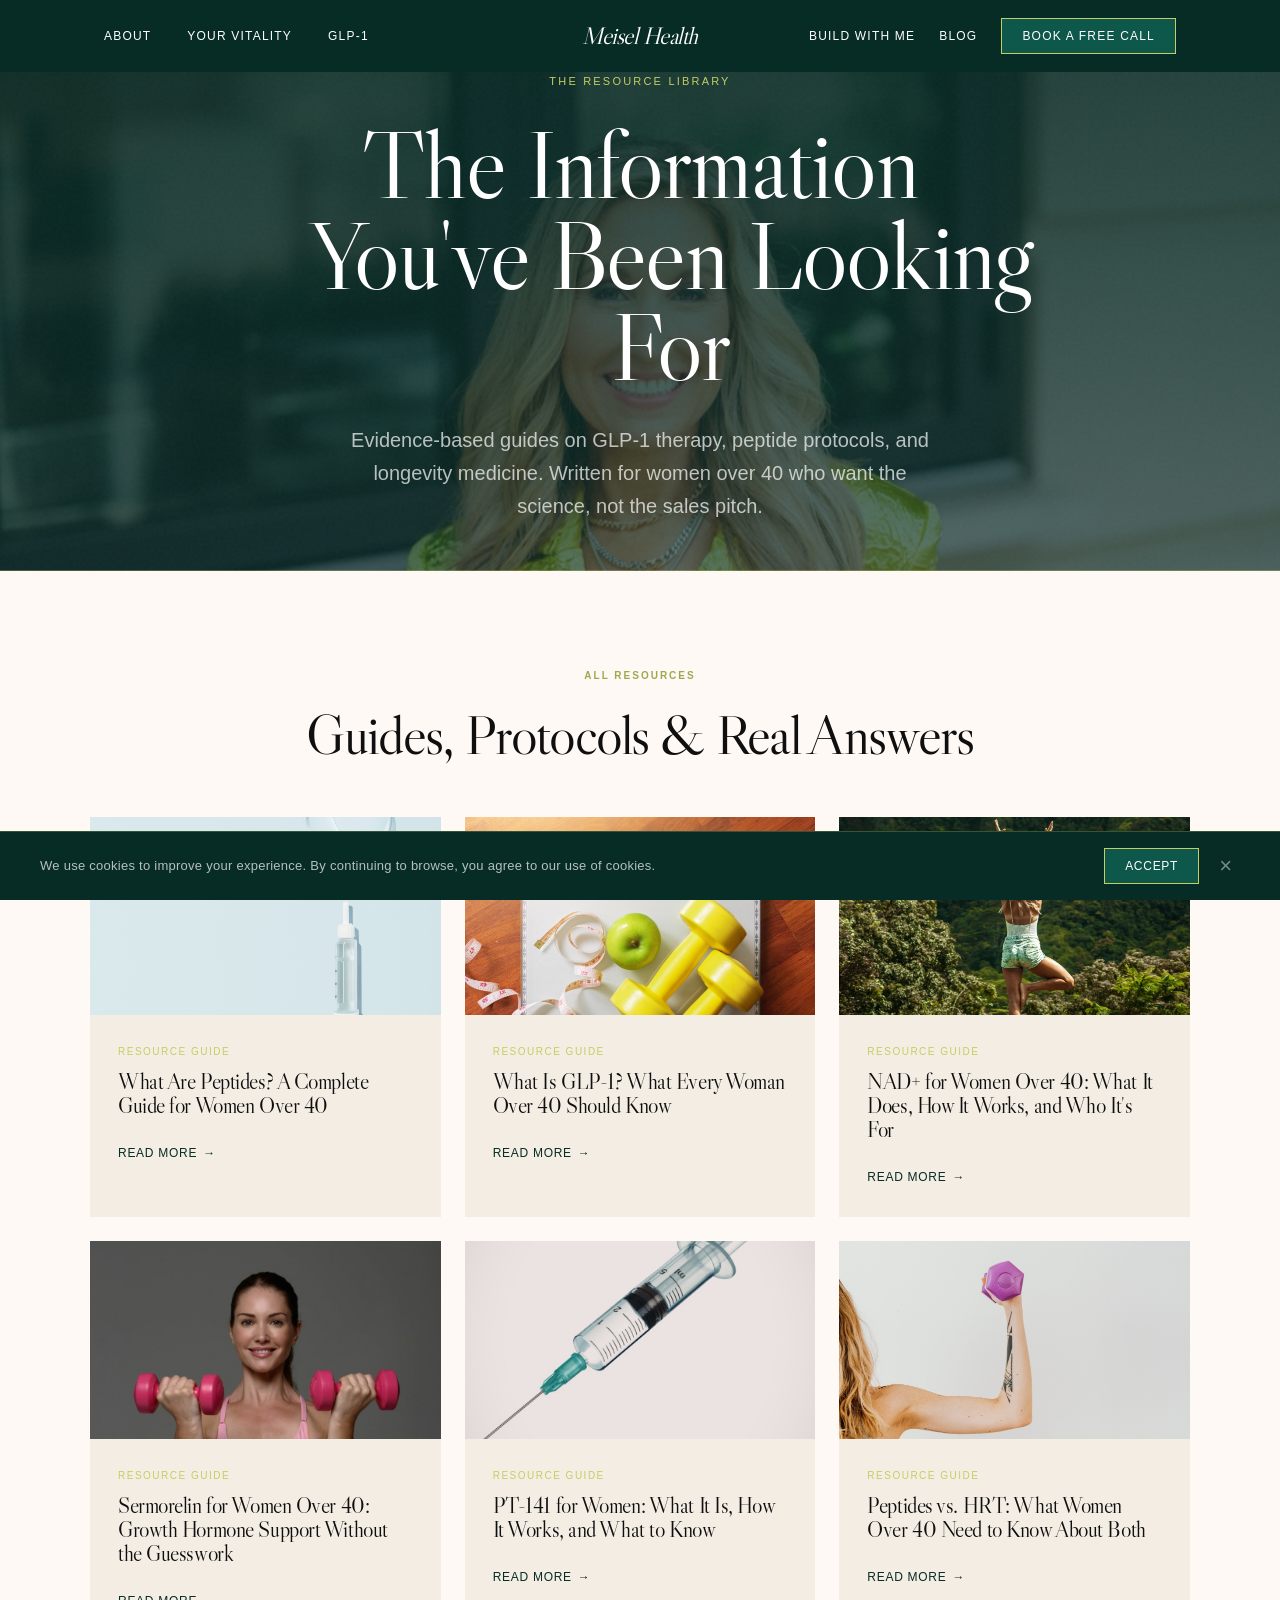
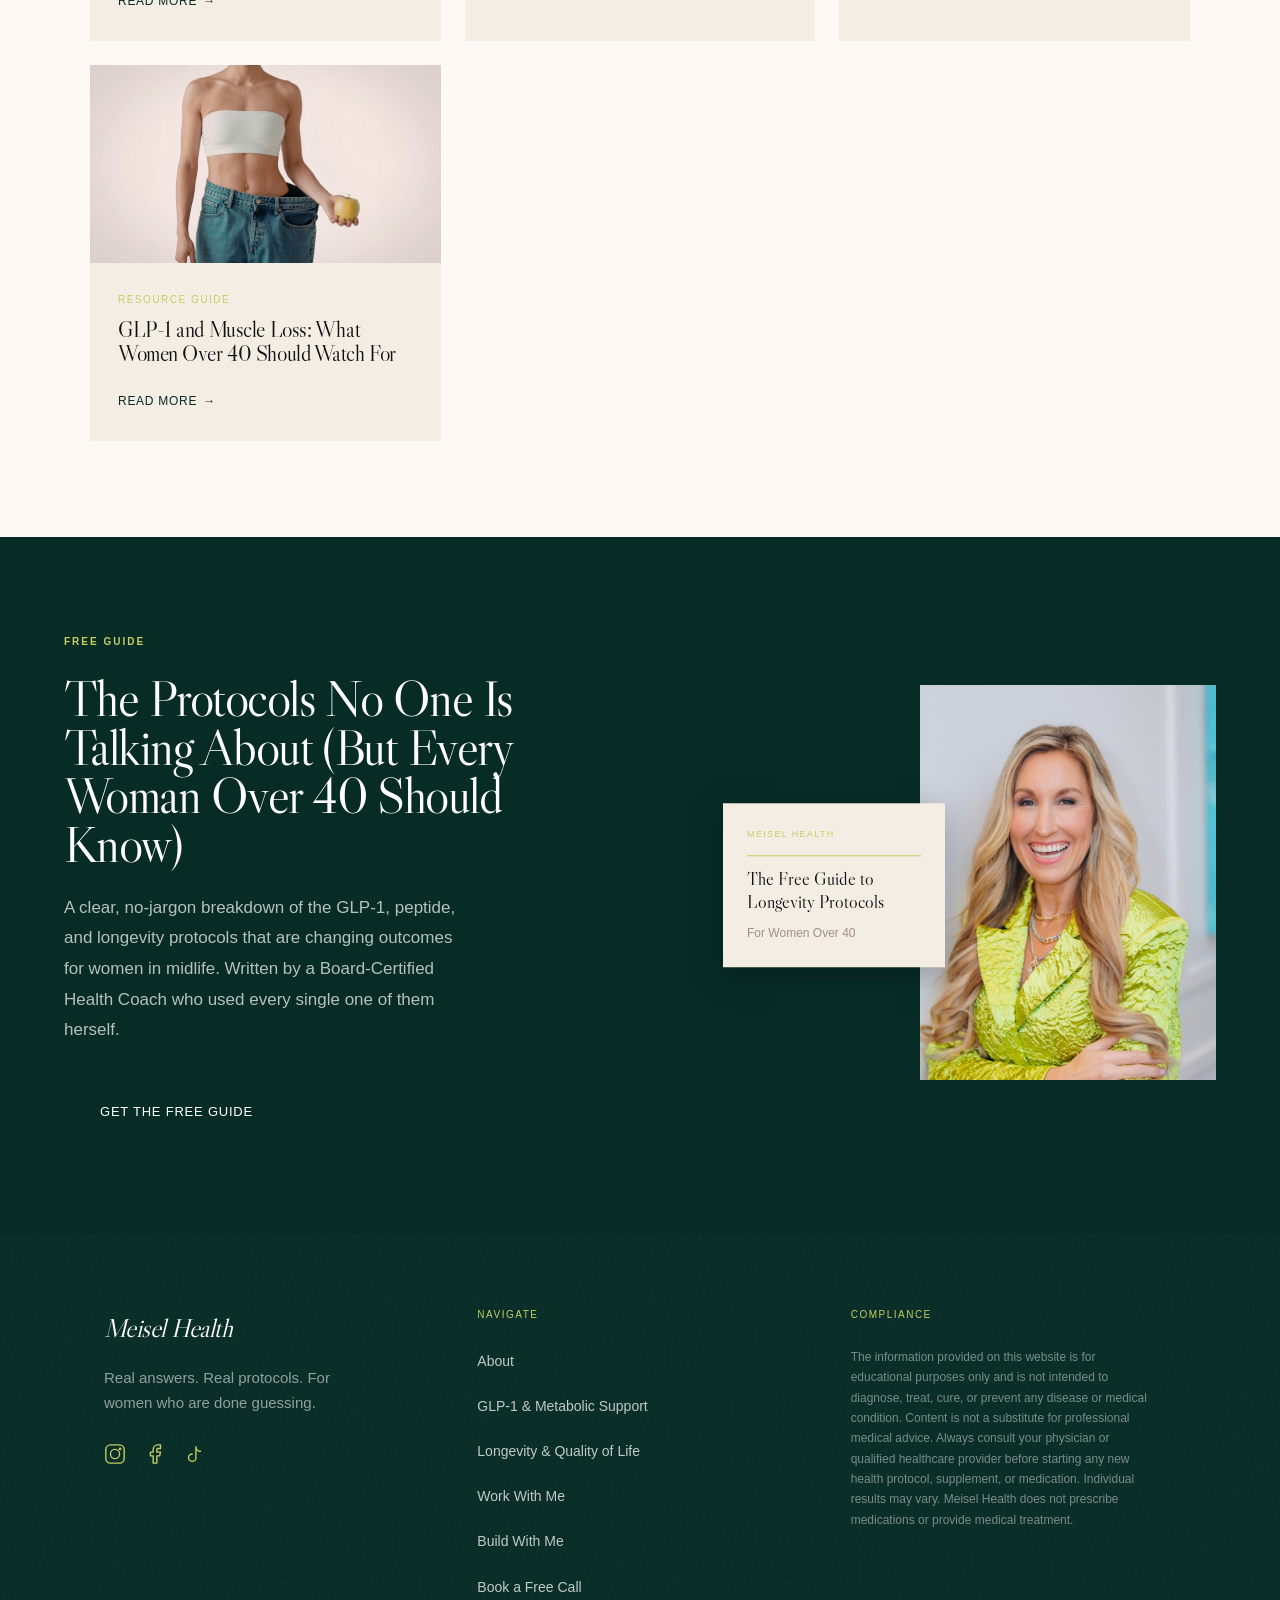
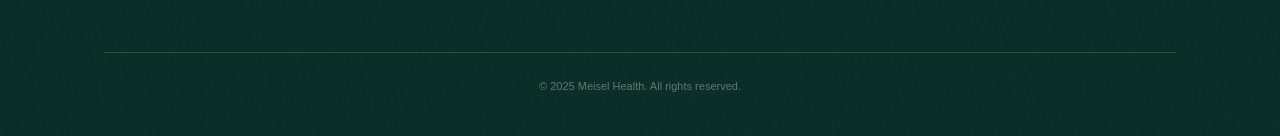
==== resources/index.html @ bbd71c1a "Meisel Health — full site build for client review Complete static site for Alissa Meisel's health co" ====
<!DOCTYPE html>
<html lang="en">
<head>
  <meta charset="UTF-8">
  <meta name="viewport" content="width=device-width, initial-scale=1.0">
  <meta http-equiv="X-UA-Compatible" content="IE=edge">

  <!-- Primary Meta -->
  <title>Resources — Peptides, GLP-1 &amp; Longevity Guides for Women Over 40 | Meisel Health</title>
  <meta name="description" content="Evidence-based resource guides on GLP-1 therapy, peptide protocols, NAD+, sermorelin, PT-141, and longevity medicine. Written for women over 40 by Board-Certified Health Coach Alissa Meisel.">
  <meta name="author" content="Alissa Meisel">
  <meta name="robots" content="index, follow, max-image-preview:large, max-snippet:-1, max-video-preview:-1">
  <link rel="canonical" href="https://meiselhealth.com/resources/">

  <!-- Open Graph -->
  <meta property="og:type" content="website">
  <meta property="og:site_name" content="Meisel Health">
  <meta property="og:title" content="Resources — Peptides, GLP-1 &amp; Longevity Guides for Women Over 40">
  <meta property="og:description" content="Evidence-based resource guides on GLP-1 therapy, peptide protocols, and longevity medicine. Written for women over 40 who want the science, not the sales pitch.">
  <meta property="og:url" content="https://meiselhealth.com/resources/">
  <meta property="og:image" content="https://meiselhealth.com/images/alissa/homepage.jpg">
  <meta property="og:locale" content="en_US">

  <!-- Twitter Card -->
  <meta name="twitter:card" content="summary_large_image">
  <meta name="twitter:title" content="Resources — Peptides, GLP-1 &amp; Longevity Guides for Women Over 40">
  <meta name="twitter:description" content="Evidence-based resource guides on GLP-1 therapy, peptide protocols, and longevity medicine for women over 40.">
  <meta name="twitter:image" content="https://meiselhealth.com/images/alissa/homepage.jpg">

  <!-- Fonts -->
  <link rel="preconnect" href="https://fonts.googleapis.com">
  <link rel="preconnect" href="https://fonts.gstatic.com" crossorigin>
  <link href="https://fonts.googleapis.com/css2?family=Libre+Caslon+Display&display=swap" rel="stylesheet">
  <link href="https://api.fontshare.com/v2/css?f[]=general-sans@300,400,500,600,700&display=swap" rel="stylesheet">

  <!-- Styles -->
  <link rel="stylesheet" href="../css/tokens.css">
  <link rel="stylesheet" href="../css/styles.css">

  <!-- Favicon -->
  <link rel="icon" type="image/jpeg" href="../images/brand/logo-400.jpg">

  <!-- Schema: BreadcrumbList -->
  <script type="application/ld+json">
  {
    "@context": "https://schema.org",
    "@type": "BreadcrumbList",
    "itemListElement": [
      {
        "@type": "ListItem",
        "position": 1,
        "name": "Home",
        "item": "https://meiselhealth.com/"
      },
      {
        "@type": "ListItem",
        "position": 2,
        "name": "Resources",
        "item": "https://meiselhealth.com/resources/"
      }
    ]
  }
  </script>

  <!-- Schema: CollectionPage -->
  <script type="application/ld+json">
  {
    "@context": "https://schema.org",
    "@type": "CollectionPage",
    "name": "Resources — Peptides, GLP-1 & Longevity Guides for Women Over 40",
    "description": "Evidence-based resource guides on GLP-1 therapy, peptide protocols, NAD+, sermorelin, PT-141, and longevity medicine for women over 40.",
    "url": "https://meiselhealth.com/resources/",
    "isPartOf": {
      "@type": "WebSite",
      "name": "Meisel Health",
      "url": "https://meiselhealth.com"
    },
    "publisher": {
      "@type": "HealthBusiness",
      "name": "Meisel Health",
      "url": "https://meiselhealth.com"
    }
  }
  </script>
</head>

<body>

  <!-- ============================================================
       NAV
       ============================================================ -->
  <nav class="nav" id="nav" role="navigation" aria-label="Main navigation">
    <div class="nav__inner">
      <div class="nav__left">
        <a href="../about.html" class="nav__link">About</a>
        <a href="../longevity-quality-of-life.html" class="nav__link">Your Vitality</a>
        <a href="../glp-1-metabolic-support.html" class="nav__link">GLP-1</a>
      </div>

      <a href="../" class="nav__logo">Meisel Health</a>

      <div class="nav__right">
        <a href="../build-with-me.html" class="nav__link">Build With Me</a>
        <a href="./" class="nav__link">Blog</a>
        <a href="../contact.html" class="nav__cta">Book a Free Call</a>
      </div>

      <button class="nav__hamburger" id="nav-hamburger" aria-label="Open menu" aria-expanded="false">
        <span></span>
        <span></span>
        <span></span>
      </button>
    </div>

    <!-- Mobile overlay -->
    <div class="nav__overlay" id="nav-overlay" aria-hidden="true">
      <a href="../about.html" class="nav__overlay-link">About</a>
      <a href="../longevity-quality-of-life.html" class="nav__overlay-link">Your Vitality</a>
      <a href="../glp-1-metabolic-support.html" class="nav__overlay-link">GLP-1</a>
      <a href="../build-with-me.html" class="nav__overlay-link">Build With Me</a>
      <a href="./" class="nav__overlay-link">Blog</a>
      <a href="../contact.html" class="nav__overlay-link">Book a Free Call</a>
    </div>
  </nav>


  <!-- ============================================================
       HERO — Resources Library
       ============================================================ -->
  <section class="hero grain-overlay" id="hero" aria-labelledby="resources-hero-heading" style="min-height: 50vh;">
    <div class="hero__bg" style="background-image: url('../images/alissa/homepage.jpg');" role="img" aria-label="Alissa Meisel, Board-Certified Health Coach, representing evidence-based health resources for women over 40"></div>
    <div class="hero__overlay"></div>

    <div class="hero__content">
      <p class="hero__label hero-reveal hero-reveal--label">
        The Resource Library
      </p>

      <h1 id="resources-hero-heading" class="hero__headline">
        <span class="hero-reveal hero-reveal--h1-line1">The Information</span>
        <span class="hero__headline-line2 hero-reveal hero-reveal--h1-line2">You've Been Looking For</span>
      </h1>

      <p class="hero__subhead hero-reveal hero-reveal--subhead">
        Evidence-based guides on GLP-1 therapy, peptide protocols, and longevity medicine. Written for women over 40 who want the science, not the sales pitch.
      </p>
    </div>

    <div class="hero__rule"></div>
  </section>


  <!-- ============================================================
       RESOURCE GRID — All Resources
       ============================================================ -->
  <section style="background: var(--color-cream); padding: var(--section-pad-y) var(--section-pad-x);" id="all-resources" aria-labelledby="all-resources-heading">
    <div class="resources__header reveal">
      <p class="label">All Resources</p>
      <h2 id="all-resources-heading" class="resources__headline" style="color: var(--color-black);">Guides, Protocols &amp; Real Answers</h2>
    </div>

    <div class="resources__grid" style="max-width: 1100px; margin: 0 auto;">

      <!-- Card 1: What Are Peptides? -->
      <a href="what-are-peptides.html" class="resources__card reveal" style="background: var(--color-cream-deep);">
        <div class="resources__card-photo">
          <img src="../images/resources/syringe-minimal.jpg" alt="Minimal clinical syringe representing peptide therapy protocols for women over 40" width="1366" height="768" loading="lazy">
        </div>
        <div class="resources__card-body">
          <p class="resources__card-label">Resource Guide</p>
          <h3 class="resources__card-title">What Are Peptides? A Complete Guide for Women Over 40</h3>
          <span class="resources__card-link">Read More <span class="arrow">&rarr;</span></span>
        </div>
      </a>

      <!-- Card 2: What Is GLP-1? -->
      <a href="what-is-glp1.html" class="resources__card reveal" style="background: var(--color-cream-deep);">
        <div class="resources__card-photo">
          <img src="../images/resources/scale-flatlay.jpg" alt="Scale with dumbbells and apple representing GLP-1 metabolic health for women over 40" width="1366" height="768" loading="lazy">
        </div>
        <div class="resources__card-body">
          <p class="resources__card-label">Resource Guide</p>
          <h3 class="resources__card-title">What Is GLP-1? What Every Woman Over 40 Should Know</h3>
          <span class="resources__card-link">Read More <span class="arrow">&rarr;</span></span>
        </div>
      </a>

      <!-- Card 3: NAD+ for Women -->
      <a href="nad-plus-for-women.html" class="resources__card reveal" style="background: var(--color-cream-deep);">
        <div class="resources__card-photo">
          <img src="../images/resources/yoga-mountain.jpg" alt="Woman doing yoga on a mountain, representing NAD+ longevity and vitality for women over 40" width="1366" height="768" loading="lazy">
        </div>
        <div class="resources__card-body">
          <p class="resources__card-label">Resource Guide</p>
          <h3 class="resources__card-title">NAD+ for Women Over 40: What It Does, How It Works, and Who It's For</h3>
          <span class="resources__card-link">Read More <span class="arrow">&rarr;</span></span>
        </div>
      </a>

      <!-- Card 4: Sermorelin for Women -->
      <a href="sermorelin-for-women.html" class="resources__card reveal" style="background: var(--color-cream-deep);">
        <div class="resources__card-photo">
          <img src="../images/resources/woman-dumbbells.jpg" alt="Woman with dumbbells representing sermorelin and strength for women over 40" width="900" height="1200" loading="lazy">
        </div>
        <div class="resources__card-body">
          <p class="resources__card-label">Resource Guide</p>
          <h3 class="resources__card-title">Sermorelin for Women Over 40: Growth Hormone Support Without the Guesswork</h3>
          <span class="resources__card-link">Read More <span class="arrow">&rarr;</span></span>
        </div>
      </a>

      <!-- Card 5: PT-141 for Women -->
      <a href="pt-141-for-women.html" class="resources__card reveal" style="background: var(--color-cream-deep);">
        <div class="resources__card-photo">
          <img src="../images/resources/syringe-elegant.jpg" alt="Elegant syringe on reflective surface representing PT-141 and sexual health protocols" width="900" height="1200" loading="lazy">
        </div>
        <div class="resources__card-body">
          <p class="resources__card-label">Resource Guide</p>
          <h3 class="resources__card-title">PT-141 for Women: What It Is, How It Works, and What to Know</h3>
          <span class="resources__card-link">Read More <span class="arrow">&rarr;</span></span>
        </div>
      </a>

      <!-- Card 6: Peptides vs HRT -->
      <a href="peptides-vs-hrt.html" class="resources__card reveal" style="background: var(--color-cream-deep);">
        <div class="resources__card-photo">
          <img src="../images/resources/dumbbell-curl.jpg" alt="Arm curling a dumbbell representing the strength comparison of peptides vs HRT" width="1366" height="768" loading="lazy">
        </div>
        <div class="resources__card-body">
          <p class="resources__card-label">Resource Guide</p>
          <h3 class="resources__card-title">Peptides vs. HRT: What Women Over 40 Need to Know About Both</h3>
          <span class="resources__card-link">Read More <span class="arrow">&rarr;</span></span>
        </div>
      </a>

      <!-- Card 7: GLP-1 and Muscle Loss -->
      <a href="glp1-and-muscle-loss.html" class="resources__card reveal" style="background: var(--color-cream-deep);">
        <div class="resources__card-photo">
          <img src="../images/resources/weight-loss.jpg" alt="Woman showing weight loss transformation representing GLP-1 and muscle preservation" width="1366" height="768" loading="lazy">
        </div>
        <div class="resources__card-body">
          <p class="resources__card-label">Resource Guide</p>
          <h3 class="resources__card-title">GLP-1 and Muscle Loss: What Women Over 40 Should Watch For</h3>
          <span class="resources__card-link">Read More <span class="arrow">&rarr;</span></span>
        </div>
      </a>

    </div>
  </section>


  <!-- ============================================================
       LEAD MAGNET
       ============================================================ -->
  <section class="lead-magnet" id="guide" aria-labelledby="lead-magnet-heading">
    <div class="lead-magnet__inner">
      <div class="lead-magnet__left reveal">
        <p class="label">Free Guide</p>
        <h2 id="lead-magnet-heading" class="lead-magnet__headline">The Protocols No One Is Talking About (But Every Woman Over 40 Should Know)</h2>
        <p class="lead-magnet__body">A clear, no-jargon breakdown of the GLP-1, peptide, and longevity protocols that are changing outcomes for women in midlife. Written by a Board-Certified Health Coach who used every single one of them herself.</p>
        <a href="../contact.html" class="btn-primary">Get the Free Guide</a>
      </div>

      <div class="lead-magnet__right reveal">
        <div class="lead-magnet__photo">
          <img src="../images/alissa/lead-magnet.jpg" alt="Alissa Meisel smiling warmly, representing the approachable expert guidance in the free longevity protocols guide" width="720" height="960" loading="lazy">
        </div>
        <div class="lead-magnet__guide">
          <p class="lead-magnet__guide-brand">Meisel Health</p>
          <div class="lead-magnet__guide-rule"></div>
          <p class="lead-magnet__guide-title">The Free Guide to Longevity Protocols</p>
          <p class="lead-magnet__guide-sub">For Women Over 40</p>
        </div>
      </div>
    </div>
  </section>


  <!-- ============================================================
       FOOTER
       ============================================================ -->
  <footer class="footer grain-overlay" id="book" role="contentinfo">
    <div class="footer__inner">
      <!-- Left: Brand -->
      <div class="footer__brand">
        <p class="footer__brand-name">Meisel Health</p>
        <p class="footer__tagline">Real answers. Real protocols. For women who are done guessing.</p>
        <!-- TODO: Alissa to provide social media URLs for Instagram, Facebook, TikTok -->
        <div class="footer__social" aria-label="Social media links">
          <a href="#" class="footer__social-icon" aria-label="Follow Meisel Health on Instagram">
            <svg viewBox="0 0 24 24" fill="none" stroke="currentColor" stroke-width="1.5" stroke-linecap="round" stroke-linejoin="round"><rect x="2" y="2" width="20" height="20" rx="5"/><circle cx="12" cy="12" r="5"/><circle cx="17.5" cy="6.5" r="1.5" fill="currentColor" stroke="none"/></svg>
          </a>
          <a href="#" class="footer__social-icon" aria-label="Follow Meisel Health on Facebook">
            <svg viewBox="0 0 24 24" fill="none" stroke="currentColor" stroke-width="1.5" stroke-linecap="round" stroke-linejoin="round"><path d="M18 2h-3a5 5 0 0 0-5 5v3H7v4h3v8h4v-8h3l1-4h-4V7a1 1 0 0 1 1-1h3z"/></svg>
          </a>
          <a href="#" class="footer__social-icon" aria-label="Follow Meisel Health on TikTok">
            <svg viewBox="0 0 24 24" fill="none" stroke="currentColor" stroke-width="1.5" stroke-linecap="round" stroke-linejoin="round"><path d="M9 12a4 4 0 1 0 4 4V4a5 5 0 0 0 5 5"/></svg>
          </a>
        </div>
      </div>

      <!-- Middle: Navigation -->
      <div class="footer__nav">
        <p class="footer__nav-heading">Navigate</p>
        <ul class="footer__nav-list">
          <li><a href="../about.html" class="footer__nav-link">About</a></li>
          <li><a href="../glp-1-metabolic-support.html" class="footer__nav-link">GLP-1 &amp; Metabolic Support</a></li>
          <li><a href="../longevity-quality-of-life.html" class="footer__nav-link">Longevity &amp; Quality of Life</a></li>
          <li><a href="../work-with-me.html" class="footer__nav-link">Work With Me</a></li>
          <li><a href="../build-with-me.html" class="footer__nav-link">Build With Me</a></li>
          <li><a href="../contact.html" class="footer__nav-link">Book a Free Call</a></li>
        </ul>
      </div>

      <!-- Right: Compliance -->
      <div class="footer__compliance">
        <p class="footer__compliance-heading">Compliance</p>
        <p class="footer__compliance-text">The information provided on this website is for educational purposes only and is not intended to diagnose, treat, cure, or prevent any disease or medical condition. Content is not a substitute for professional medical advice. Always consult your physician or qualified healthcare provider before starting any new health protocol, supplement, or medication. Individual results may vary. Meisel Health does not prescribe medications or provide medical treatment.</p>
      </div>
    </div>

    <div class="footer__bottom">
      <div class="footer__bottom-rule"></div>
      <p class="footer__copyright">&copy; 2025 Meisel Health. All rights reserved.</p>
    </div>
  </footer>


  <!-- Scripts -->
  <script src="../js/main.js" defer></script>
</body>
</html>
---- css/tokens.css ----
/* ============================================================
   MEISEL HEALTH — DESIGN TOKENS v2
   /css/tokens.css
   Editorial Direction — Deep Forest + Gold
   ============================================================ */

:root {

  /* ----------------------------------------------------------
     COLORS — Primary Palette
  ---------------------------------------------------------- */
  --color-forest:           #072c26;
  --color-forest-mid:       #0e574b;
  --color-forest-light:     #1a7a6a;

  --color-olive:            #c4ce62;
  --color-olive-light:      #d4de82;
  --color-olive-dark:       #a0a84e;

  --color-cream:            #fef9f5;
  --color-cream-deep:       #f3ede4;
  --color-cream-darker:     #e8dfd2;

  --color-white:            #ffffff;
  --color-black:            #0f0f0f;

  /* ----------------------------------------------------------
     COLORS — Accent Palette (use sparingly)
  ---------------------------------------------------------- */
  --color-gold:             #c4ce62;
  --color-gold-light:       #a9d11b;
  --color-gold-dark:        #a0a84e;
  --color-gold-subtle:      rgba(196, 206, 98, 0.12);
  --color-gold-divider:     rgba(196, 206, 98, 0.25);

  --color-magenta:          #f21572;
  --color-magenta-dark:     #c4105e;

  /* ----------------------------------------------------------
     COLORS — Neutrals
  ---------------------------------------------------------- */
  --color-charcoal:         #46363f;
  --color-stone:            #9e9189;
  --color-stone-light:      #c4b8b0;

  /* ----------------------------------------------------------
     COLORS — Semantic Roles
  ---------------------------------------------------------- */
  --bg-page:                var(--color-cream);
  --bg-section-dark:        var(--color-forest);
  --bg-section-light:       var(--color-cream);
  --bg-section-alt:         var(--color-cream-deep);
  --bg-section-deep:        var(--color-charcoal);
  --bg-accent-bar:          var(--color-olive);

  --text-primary:           var(--color-black);
  --text-on-dark:           var(--color-white);
  --text-on-dark-muted:     rgba(255, 255, 255, 0.65);
  --text-label:             var(--color-gold);
  --text-emphasis:          var(--color-gold);
  --text-secondary:         var(--color-stone);
  --text-link:              var(--color-gold);

  /* ----------------------------------------------------------
     TYPOGRAPHY — Font Families
  ---------------------------------------------------------- */
  --font-display:   'Libre Caslon Display', Georgia, 'Times New Roman', serif;
  --font-body:      'General Sans', 'Helvetica Neue', Arial, sans-serif;
  --font-label:     'General Sans', 'Helvetica Neue', Arial, sans-serif;

  /* ----------------------------------------------------------
     TYPOGRAPHY — Size Scale
  ---------------------------------------------------------- */
  --text-2xs:   0.625rem;
  --text-xs:    0.6875rem;
  --text-sm:    0.875rem;
  --text-base:  1rem;
  --text-lg:    1.0625rem;
  --text-xl:    1.125rem;
  --text-2xl:   1.25rem;
  --text-3xl:   1.375rem;
  --text-4xl:   1.5rem;
  --text-5xl:   2rem;
  --text-6xl:   2.75rem;
  --text-7xl:   3.375rem;
  --text-8xl:   4rem;
  --text-9xl:   6rem;

  /* ----------------------------------------------------------
     TYPOGRAPHY — Line Heights
  ---------------------------------------------------------- */
  --leading-none:       1.0;
  --leading-tight:      1.05;
  --leading-snug:       1.2;
  --leading-normal:     1.5;
  --leading-relaxed:    1.7;
  --leading-loose:      1.8;

  /* ----------------------------------------------------------
     TYPOGRAPHY — Letter Spacing
  ---------------------------------------------------------- */
  --tracking-tight:     -0.02em;
  --tracking-normal:    0em;
  --tracking-wide:      0.06em;
  --tracking-wider:     0.10em;
  --tracking-widest:    0.15em;
  --tracking-max:       0.20em;

  /* ----------------------------------------------------------
     TYPOGRAPHY — Font Weights
  ---------------------------------------------------------- */
  --weight-light:       300;
  --weight-regular:     400;
  --weight-medium:      500;
  --weight-semibold:    600;
  --weight-bold:        700;
  --weight-black:       900;

  /* ----------------------------------------------------------
     SPACING
  ---------------------------------------------------------- */
  --space-1:    0.25rem;
  --space-2:    0.5rem;
  --space-3:    0.75rem;
  --space-4:    1rem;
  --space-5:    1.25rem;
  --space-6:    1.5rem;
  --space-8:    2rem;
  --space-10:   2.5rem;
  --space-12:   3rem;
  --space-14:   3.5rem;
  --space-16:   4rem;
  --space-20:   5rem;
  --space-24:   6rem;
  --space-28:   7rem;
  --space-32:   8rem;

  /* ----------------------------------------------------------
     LAYOUT
  ---------------------------------------------------------- */
  --container-max:        75rem;
  --container-prose:      45rem;
  --container-narrow:     35rem;
  --section-pad-y:        6rem;
  --section-pad-x:        4rem;

  /* ----------------------------------------------------------
     BORDERS & RADIUS
  ---------------------------------------------------------- */
  --radius-none:    0px;
  --radius-sm:      4px;
  --radius-md:      8px;
  --radius-full:    9999px;

  --border-thin:    1px;
  --border-base:    1.5px;
  --border-card:    4px;
  --border-quote:   3px;

  /* ----------------------------------------------------------
     SHADOWS
  ---------------------------------------------------------- */
  --shadow-sm:      0 1px 4px rgba(19, 42, 30, 0.08);
  --shadow-md:      0 4px 16px rgba(19, 42, 30, 0.12);
  --shadow-lg:      0 12px 40px rgba(19, 42, 30, 0.16);
  --shadow-guide:   0 8px 32px rgba(0, 0, 0, 0.28);
  --shadow-nav:     0 2px 20px rgba(0, 0, 0, 0.35);

  /* ----------------------------------------------------------
     TRANSITIONS
  ---------------------------------------------------------- */
  --transition-fast:    150ms ease;
  --transition-base:    200ms ease;
  --transition-slow:    350ms ease;
  --transition-reveal:  600ms cubic-bezier(0.16, 1, 0.3, 1);

  /* ----------------------------------------------------------
     Z-INDEX SCALE
  ---------------------------------------------------------- */
  --z-base:       0;
  --z-raised:     10;
  --z-overlay:    100;
  --z-modal:      200;
  --z-nav:        300;
}
---- css/styles.css ----
/* ============================================================
   MEISEL HEALTH — Master Stylesheet
   Editorial Direction: Deep Forest + Gold
   Fonts: Playfair Display, Lora, Jost (loaded via <link>)
   ============================================================ */

@import url('tokens.css');


/* ============================================================
   RESET & BASE
   ============================================================ */

*, *::before, *::after { box-sizing: border-box; margin: 0; padding: 0; }

html {
  scroll-behavior: smooth;
  -webkit-text-size-adjust: 100%;
  text-size-adjust: 100%;
}

body {
  font-family: var(--font-body);
  font-size: 16px;
  font-weight: var(--weight-regular);
  line-height: 1.7;
  color: var(--color-black);
  background-color: var(--color-cream);
  -webkit-font-smoothing: antialiased;
  -moz-osx-font-smoothing: grayscale;
  overflow-x: hidden;
}

img, video, svg { display: block; max-width: 100%; height: auto; }
a { color: inherit; text-decoration: none; }
button { font: inherit; cursor: pointer; border: none; background: none; }
ul, ol { list-style: none; }


/* ============================================================
   TYPOGRAPHY
   ============================================================ */

h1, h2, h3, h4, h5, h6 {
  font-family: var(--font-display);
  font-weight: var(--weight-regular);
  line-height: 1.0;
  letter-spacing: -0.02em;
}

h2 {
  font-size: clamp(32px, 4.5vw, 52px);
}

h3 {
  font-size: clamp(20px, 2.5vw, 26px);
  line-height: 1.15;
}

strong { font-weight: var(--weight-semibold); }

em {
  font-family: inherit;
  font-style: italic;
  color: var(--color-forest-mid);
}

/* em on dark backgrounds uses lime for visibility */
.doors em,
.mission em,
.resources em,
.home-hero em,
.about-hero em,
.benefits em,
.trust em,
.final-cta em,
.lead-magnet em { color: var(--color-gold); }


/* ============================================================
   UTILITY CLASSES
   ============================================================ */

/* Section overline label — editorial small caps */
.label {
  font-family: var(--font-label);
  font-size: 10px;
  font-weight: 600;
  letter-spacing: 0.2em;
  text-transform: uppercase;
  color: var(--color-olive-dark);
  margin-bottom: 24px;
}

/* Labels on dark backgrounds get the brighter lime */
.doors .label,
.mission .label,
.resources .label,
.home-hero .label,
.about-hero .label,
.benefits .label,
.trust .label,
.final-cta .label,
.lead-magnet .label,
.footer .label { color: var(--color-gold); }

.label--with-rule {
  display: flex;
  align-items: center;
  gap: 12px;
}

.label--with-rule::before {
  content: '';
  width: 32px;
  height: 1px;
  background: currentColor;
  flex-shrink: 0;
}

/* Gold divider rules */
.gold-rule {
  border: none;
  height: 1px;
  background: var(--color-gold-divider);
  width: 100%;
}

.gold-rule--short {
  width: 80px;
  background: var(--color-olive-dark);
  opacity: 0.5;
  margin-bottom: 28px;
}

/* Compliance text */
.compliance {
  font-family: var(--font-label);
  font-size: var(--text-sm);
  line-height: var(--leading-relaxed);
  color: var(--color-stone);
}

/* AI-extractable content classes */
.key-definition {}
.speakable-answer {}
.answer-block {}
.product-card__definition {}


/* ============================================================
   NAV
   ============================================================ */

.nav {
  position: fixed;
  top: 0;
  left: 0;
  right: 0;
  z-index: var(--z-nav);
  height: 72px;
  background: var(--color-forest);
  transition: box-shadow var(--transition-base);
}

.nav--scrolled {
  box-shadow: var(--shadow-nav);
}

.nav__inner {
  display: flex;
  align-items: center;
  justify-content: space-between;
  height: 100%;
  max-width: var(--container-max);
  margin: 0 auto;
  padding: 0 var(--space-16);
  position: relative;
}

.nav__left,
.nav__right {
  display: flex;
  align-items: center;
  gap: 36px;
}

.nav__right { gap: 24px; }

.nav__link {
  font-family: var(--font-label);
  font-size: 12px;
  font-weight: var(--weight-medium);
  text-transform: uppercase;
  letter-spacing: var(--tracking-wider);
  color: var(--color-white);
  transition: color var(--transition-fast);
}

.nav__link:hover { color: var(--color-gold); }

.nav__logo {
  position: absolute;
  left: 50%;
  transform: translateX(-50%);
  font-family: var(--font-display);
  font-style: italic;
  font-size: 24px;
  letter-spacing: -0.02em;
  color: var(--color-white);
  white-space: nowrap;
}

.nav__cta {
  font-family: var(--font-label);
  font-size: 12px;
  font-weight: var(--weight-medium);
  text-transform: uppercase;
  letter-spacing: var(--tracking-wider);
  color: var(--color-white);
  height: 36px;
  padding: 0 20px;
  display: inline-flex;
  align-items: center;
  background: var(--color-forest-mid);
  border: 1.5px solid var(--color-gold);
  transition: background var(--transition-base);
}

.nav__cta:hover { background: var(--color-forest-light); }

/* Hamburger */
.nav__hamburger {
  display: none;
  width: 28px;
  height: 28px;
  flex-direction: column;
  justify-content: center;
  align-items: center;
  gap: 5px;
  z-index: calc(var(--z-nav) + 1);
}

.nav__hamburger span {
  display: block;
  width: 22px;
  height: 1.5px;
  background: var(--color-gold);
  transition: transform var(--transition-base), opacity var(--transition-base);
  transform-origin: center;
}

.nav__hamburger.active span:nth-child(1) { transform: translateY(6.5px) rotate(45deg); }
.nav__hamburger.active span:nth-child(2) { opacity: 0; }
.nav__hamburger.active span:nth-child(3) { transform: translateY(-6.5px) rotate(-45deg); }

/* Mobile overlay */
.nav__overlay {
  display: none;
  position: fixed;
  inset: 0;
  z-index: var(--z-nav);
  background: var(--color-forest);
  flex-direction: column;
  align-items: center;
  justify-content: center;
  gap: 36px;
  opacity: 0;
  transition: opacity var(--transition-slow);
}

.nav__overlay.active {
  display: flex;
  opacity: 1;
}

.nav__overlay-link {
  font-family: var(--font-display);
  font-size: var(--text-5xl);
  color: var(--color-white);
  transition: color var(--transition-fast);
}

.nav__overlay-link:hover { color: var(--color-gold); }


/* ============================================================
   HERO
   ============================================================ */

.hero {
  position: relative;
  min-height: 100vh;
  background: var(--color-forest);
  display: flex;
  align-items: center;
  justify-content: center;
  overflow: hidden;
  padding-top: 72px; /* account for fixed nav */
}

.hero__bg {
  position: absolute;
  inset: 0;
  background-size: cover;
  background-position: center 20%;
  background-repeat: no-repeat;
}

@media (min-width: 769px) {
  .hero__bg { background-attachment: fixed; }
}

.hero__overlay {
  position: absolute;
  inset: 0;
  background: linear-gradient(
    to bottom,
    rgba(7, 44, 38, 0.88) 0%,
    rgba(7, 44, 38, 0.65) 100%
  );
}

.hero__content {
  position: relative;
  z-index: 3;
  text-align: center;
  max-width: 880px;
  padding: 0 var(--space-8);
}

.hero__label {
  font-family: var(--font-label);
  font-size: var(--text-xs);
  font-weight: var(--weight-medium);
  text-transform: uppercase;
  letter-spacing: var(--tracking-max);
  color: var(--color-gold);
  margin-bottom: 28px;
}

.hero__headline {
  font-family: var(--font-display);
  font-weight: var(--weight-regular);
  font-size: 96px;
  line-height: 0.95;
  color: var(--color-white);
  text-align: center;
  max-width: 800px;
  margin: 0 auto 32px;
}

.hero__headline span { display: block; }

.hero__headline-line2 {
  padding-left: 60px;
}

.hero__subhead {
  font-family: var(--font-body);
  font-size: var(--text-2xl);
  font-weight: var(--weight-regular);
  color: rgba(255, 255, 255, 0.70);
  line-height: 1.65;
  max-width: 580px;
  margin: 0 auto 48px;
}

.hero__buttons {
  display: flex;
  align-items: center;
  justify-content: center;
  gap: 16px;
  flex-wrap: wrap;
}

.hero__rule {
  position: absolute;
  bottom: 0;
  left: 0;
  right: 0;
  height: 1px;
  background: rgba(196, 206, 98, 0.30);
  z-index: 3;
}

/* Hero staggered animations */
.hero-reveal {
  opacity: 0;
  transform: translateY(30px);
}

.hero-reveal--label {
  transform: translateY(0);
  animation: heroFadeIn 500ms ease 200ms forwards;
}

.hero-reveal--h1-line1 { animation: heroFadeUp 600ms ease-out 400ms forwards; }
.hero-reveal--h1-line2 { animation: heroFadeUp 600ms ease-out 550ms forwards; }
.hero-reveal--subhead  { animation: heroFadeUp 600ms ease-out 700ms forwards; }
.hero-reveal--buttons  { animation: heroFadeUp 500ms ease-out 900ms forwards; }

@keyframes heroFadeIn {
  to { opacity: 1; }
}

@keyframes heroFadeUp {
  to { opacity: 1; transform: translateY(0); }
}


/* ============================================================
   TICKER BAR
   ============================================================ */

.ticker {
  position: relative;
  z-index: 1;
  height: 48px;
  background: var(--color-olive);
  overflow: hidden;
  display: flex;
  align-items: center;
  white-space: nowrap;
}

.ticker__track {
  display: flex;
  animation: tickerScroll 35s linear infinite;
}

.ticker__content {
  font-family: var(--font-label);
  font-size: 13px;
  font-weight: var(--weight-medium);
  text-transform: uppercase;
  letter-spacing: 0.12em;
  color: var(--color-black);
  flex-shrink: 0;
  padding-right: 0;
}

@keyframes tickerScroll {
  0%   { transform: translateX(0); }
  100% { transform: translateX(-50%); }
}


/* ============================================================
   ABOUT — MEET ALISSA
   ============================================================ */

.about {
  position: relative;
  z-index: 1;
  background: var(--color-cream);
  min-height: 700px;
  display: flex;
}

.about__photo {
  width: 45%;
  flex-shrink: 0;
  position: relative;
}

.about__photo-inner {
  position: sticky;
  top: 0;
  height: 100vh;
  overflow: hidden;
}

.about__photo-inner img {
  width: 100%;
  height: 100%;
  object-fit: cover;
}

.about__content {
  width: 55%;
  padding: 96px 80px 96px 72px;
}

.about__headline {
  font-family: var(--font-display);
  font-weight: var(--weight-regular);
  font-size: clamp(36px, 4.5vw, 58px);
  line-height: 0.95;
  letter-spacing: -0.03em;
  color: var(--color-black);
  max-width: 500px;
  margin-bottom: 32px;
}

.about__body {
  font-family: var(--font-body);
  font-size: var(--text-lg);
  line-height: var(--leading-loose);
  color: var(--color-black);
  max-width: 460px;
  margin-bottom: 44px;
}

.about__body p + p { margin-top: 1.4em; }

.about__stats {
  display: grid;
  grid-template-columns: repeat(4, 1fr);
  gap: 24px;
  margin-bottom: 48px;
}

.about__stat {
  text-align: left;
}

.about__stat-number {
  display: block;
  font-family: var(--font-display);
  font-weight: var(--weight-regular);
  font-size: clamp(2rem, 3.5vw, 3rem);
  line-height: 1;
  letter-spacing: -2px;
  color: var(--color-forest);
}

.about__stat-label {
  display: block;
  font-family: var(--font-label);
  font-weight: 600;
  font-size: 0.65rem;
  color: var(--color-stone);
  text-transform: uppercase;
  letter-spacing: 3px;
  margin-top: 8px;
}


/* ============================================================
   THREE DOORS
   ============================================================ */

.doors {
  position: relative;
  z-index: 1;
  background: var(--color-forest);
  padding: var(--section-pad-y) var(--section-pad-x);
}

.doors__header {
  text-align: center;
  max-width: 700px;
  margin: 0 auto 64px;
}

.doors__headline {
  font-family: var(--font-display);
  font-weight: var(--weight-regular);
  font-size: clamp(36px, 5vw, 64px);
  line-height: 0.92;
  letter-spacing: -0.03em;
  color: var(--color-white);
  margin-bottom: 20px;
}

.doors__subhead {
  font-family: var(--font-body);
  font-size: var(--text-xl);
  color: rgba(255, 255, 255, 0.65);
  line-height: 1.65;
  max-width: 560px;
  margin: 0 auto;
}

.doors__grid {
  display: grid;
  grid-template-columns: repeat(3, 1fr);
  gap: 28px;
  max-width: 1100px;
  margin: 0 auto;
}

.doors__card {
  display: block;
  cursor: pointer;
}

.doors__card-photo {
  position: relative;
  aspect-ratio: 1 / 1;
  overflow: hidden;
}

.doors__card-photo img {
  width: 100%;
  height: 100%;
  object-fit: cover;
  transition: transform var(--transition-slow);
}

.doors__card:hover .doors__card-photo img {
  transform: scale(1.04);
}

.doors__card-photo::after {
  content: '';
  position: absolute;
  inset: 0;
  background: linear-gradient(to bottom, transparent 60%, rgba(7, 44, 38, 0.65) 100%);
  pointer-events: none;
}

.doors__card-label {
  font-family: var(--font-label);
  font-size: 10px;
  font-weight: var(--weight-medium);
  text-transform: uppercase;
  letter-spacing: var(--tracking-widest);
  color: var(--color-gold);
  margin-top: 20px;
  margin-bottom: 10px;
}

.doors__card-title {
  font-family: var(--font-display);
  font-weight: var(--weight-regular);
  font-size: 24px;
  line-height: 1.1;
  letter-spacing: -0.02em;
  color: var(--color-white);
  max-width: 280px;
  margin-bottom: 16px;
}

.doors__card-link {
  font-family: var(--font-label);
  font-size: 13px;
  font-weight: var(--weight-medium);
  text-transform: uppercase;
  letter-spacing: var(--tracking-wide);
  color: var(--color-gold);
  display: inline-flex;
  align-items: center;
  gap: 6px;
  transition: color var(--transition-base);
}

.doors__card-link .arrow {
  display: inline-block;
  transition: transform var(--transition-base);
}

.doors__card:hover .doors__card-link { color: var(--color-gold-light); }
.doors__card:hover .doors__card-link .arrow { transform: translateX(5px); }


/* ============================================================
   PARTNER BAR
   ============================================================ */

.partner-bar {
  position: relative;
  z-index: 1;
  height: 64px;
  background: var(--color-olive);
  display: flex;
  align-items: center;
}

.partner-bar__inner {
  display: flex;
  align-items: center;
  width: 100%;
  max-width: var(--container-max);
  margin: 0 auto;
  padding: 0 var(--section-pad-x);
}

.partner-bar__item {
  flex: 1;
  display: flex;
  align-items: center;
  justify-content: center;
  padding: 0 24px;
  border-right: 1px solid rgba(0, 0, 0, 0.20);
}

.partner-bar__item:last-child { border-right: none; }

.partner-bar__name {
  font-family: var(--font-label);
  font-weight: var(--weight-light);
  font-size: 18px;
  color: var(--color-black);
}

.partner-bar__name--serif {
  font-family: var(--font-display);
  font-style: italic;
  font-size: 20px;
}

.partner-bar__seen-in {
  display: flex;
  align-items: center;
  gap: 10px;
}

.partner-bar__seen-label {
  font-family: var(--font-label);
  font-size: 10px;
  font-weight: var(--weight-medium);
  text-transform: uppercase;
  letter-spacing: var(--tracking-widest);
  color: var(--color-black);
}

.partner-bar__placeholder {
  width: 80px;
  height: 20px;
  background: rgba(0, 0, 0, 0.15);
}


/* ============================================================
   MISSION / DECLARATION
   ============================================================ */

.mission {
  position: relative;
  z-index: 1;
  background: var(--color-forest);
  padding: 120px var(--section-pad-x);
  text-align: center;
}

.mission__inner {
  max-width: 760px;
  margin: 0 auto;
}

.mission__headline {
  font-family: var(--font-display);
  font-weight: var(--weight-regular);
  font-size: 60px;
  line-height: var(--leading-none);
  color: var(--color-white);
  max-width: 700px;
  margin: 0 auto 36px;
}

.mission__quote {
  font-family: var(--font-display);
  font-style: italic;
  font-size: 24px;
  line-height: 1.6;
  color: var(--color-gold);
  max-width: 620px;
  margin: 0 auto 40px;
  border: none;
  padding: 0;
}

.mission__quote p { color: inherit; font: inherit; line-height: inherit; }

.mission__body {
  font-family: var(--font-body);
  font-size: var(--text-xl);
  line-height: var(--leading-loose);
  color: rgba(255, 255, 255, 0.70);
  max-width: 600px;
  margin: 0 auto 52px;
}

.mission__body p {
  color: inherit;
  font: inherit;
  line-height: inherit;
}

.mission__body p + p { margin-top: 1.4em; }


/* ============================================================
   TESTIMONIALS
   ============================================================ */

.testimonials {
  position: relative;
  z-index: 1;
  background: var(--color-cream);
  display: flex;
  min-height: 600px;
}

.testimonials__photo {
  width: 42%;
  flex-shrink: 0;
  position: relative;
  overflow: hidden;
}

.testimonials__photo img {
  width: 100%;
  height: 100%;
  object-fit: cover;
}

.testimonials__content {
  width: 58%;
  padding: 96px 80px 96px 64px;
}

.testimonial {
  border-left: 3px solid var(--color-gold);
  padding-left: 20px;
  margin-bottom: 44px;
}

.testimonial__quote {
  font-family: var(--font-display);
  font-style: italic;
  font-size: 21px;
  line-height: var(--leading-relaxed);
  color: var(--color-black);
  max-width: 440px;
  margin-bottom: 12px;
}

.testimonial__attribution {
  font-family: var(--font-label);
  font-weight: var(--weight-semibold);
  font-size: var(--text-xs);
  text-transform: uppercase;
  letter-spacing: 0.12em;
  color: var(--color-olive-dark);
  font-style: normal;
}

.testimonials__divider {
  width: 100%;
  height: 1px;
  background: rgba(196, 206, 98, 0.20);
  margin-bottom: 44px;
}

.testimonials__more {
  font-family: var(--font-label);
  font-size: 13px;
  font-weight: var(--weight-medium);
  text-transform: uppercase;
  letter-spacing: var(--tracking-wide);
  color: var(--color-gold);
  display: inline-flex;
  align-items: center;
  gap: 6px;
  transition: color var(--transition-base);
}

.testimonials__more .arrow {
  display: inline-block;
  transition: transform var(--transition-base);
}

.testimonials__more:hover { color: var(--color-gold-light); }
.testimonials__more:hover .arrow { transform: translateX(5px); }


/* ============================================================
   RESOURCES PREVIEW
   ============================================================ */

.resources {
  position: relative;
  z-index: 1;
  background: var(--color-forest);
  padding: var(--section-pad-y) var(--section-pad-x);
}

.resources__header {
  text-align: center;
  margin-bottom: 56px;
}

.resources__headline {
  font-family: var(--font-display);
  font-weight: var(--weight-regular);
  font-size: clamp(32px, 4.5vw, 56px);
  line-height: 0.95;
  letter-spacing: -0.03em;
  color: var(--color-white);
}

.resources__grid {
  display: grid;
  grid-template-columns: repeat(3, 1fr);
  gap: 24px;
  max-width: 1100px;
  margin: 0 auto;
}

.resources__card {
  display: block;
  overflow: hidden;
  background: var(--color-cream);
}

.resources__card-photo {
  aspect-ratio: 16 / 9;
  overflow: hidden;
}

.resources__card-photo img {
  width: 100%;
  height: 100%;
  object-fit: cover;
  transition: transform var(--transition-slow);
}

.resources__card:hover .resources__card-photo img {
  transform: scale(1.05);
}

.resources__card-body { padding: 28px; }

.resources__card-label {
  font-family: var(--font-label);
  font-size: 10px;
  font-weight: var(--weight-medium);
  text-transform: uppercase;
  letter-spacing: var(--tracking-widest);
  color: var(--color-gold);
  margin-bottom: 10px;
}

.resources__card-title {
  font-family: var(--font-display);
  font-weight: var(--weight-regular);
  font-size: 22px;
  line-height: 1.1;
  letter-spacing: -0.02em;
  color: var(--color-black);
  margin-bottom: 20px;
}

.resources__card-link {
  font-family: var(--font-label);
  font-size: 12px;
  font-weight: var(--weight-medium);
  text-transform: uppercase;
  letter-spacing: var(--tracking-wide);
  color: var(--color-forest);
  display: inline-flex;
  align-items: center;
  gap: 6px;
  transition: color var(--transition-base);
}

.resources__card-link .arrow {
  display: inline-block;
  transition: transform var(--transition-base);
}

.resources__card:hover .resources__card-link { color: var(--color-gold); }
.resources__card:hover .resources__card-link .arrow { transform: translateX(4px); }

.resources__footer {
  text-align: center;
  margin-top: 52px;
}


/* ============================================================
   LEAD MAGNET
   ============================================================ */

.lead-magnet {
  position: relative;
  z-index: 1;
  background: var(--color-forest);
  padding: var(--section-pad-y) var(--section-pad-x);
}

.lead-magnet__inner {
  display: flex;
  align-items: center;
  gap: 60px;
  max-width: var(--container-max);
  margin: 0 auto;
}

.lead-magnet__left {
  width: 52%;
  flex-shrink: 0;
}

.lead-magnet__headline {
  font-family: var(--font-display);
  font-weight: var(--weight-regular);
  font-size: clamp(32px, 4vw, 52px);
  line-height: 0.95;
  letter-spacing: -0.03em;
  color: var(--color-white);
  max-width: 460px;
  margin-bottom: 24px;
}

.lead-magnet__body {
  font-family: var(--font-body);
  font-size: var(--text-lg);
  line-height: var(--leading-loose);
  color: rgba(255, 255, 255, 0.7);
  max-width: 400px;
  margin-bottom: 40px;
}

.lead-magnet__right {
  width: 48%;
  position: relative;
  min-height: 400px;
}

.lead-magnet__photo {
  width: 60%;
  aspect-ratio: 3 / 4;
  overflow: hidden;
  margin-left: auto;
}

.lead-magnet__photo img {
  width: 100%;
  height: 100%;
  object-fit: cover;
}

.lead-magnet__guide {
  position: absolute;
  top: 50%;
  left: 0;
  transform: translateY(-50%);
  width: 45%;
  background: var(--color-cream-deep);
  padding: 24px;
  box-shadow: var(--shadow-guide);
  z-index: 2;
}

.lead-magnet__guide-brand {
  font-family: var(--font-label);
  font-size: 9px;
  font-weight: var(--weight-medium);
  text-transform: uppercase;
  letter-spacing: var(--tracking-widest);
  color: var(--color-gold);
  margin-bottom: 12px;
}

.lead-magnet__guide-rule {
  width: 100%;
  height: 1px;
  background: var(--color-gold);
  margin-bottom: 12px;
}

.lead-magnet__guide-title {
  font-family: var(--font-display);
  font-size: 18px;
  color: var(--color-black);
  line-height: 1.3;
  margin-bottom: 8px;
}

.lead-magnet__guide-sub {
  font-family: var(--font-label);
  font-size: 12px;
  font-weight: var(--weight-light);
  color: var(--color-stone);
}


/* ============================================================
   PHOTO STRIP
   ============================================================ */

.photo-strip {
  position: relative;
  z-index: 1;
  display: flex;
  height: 280px;
  width: 100%;
  overflow: hidden;
}

.photo-strip__col {
  flex: 1;
  position: relative;
  overflow: hidden;
}

.photo-strip__col img {
  width: 100%;
  height: 100%;
  object-fit: cover;
  transition: filter var(--transition-slow);
}

.photo-strip__col::after {
  content: '';
  position: absolute;
  inset: 0;
  background: rgba(7, 44, 38, 0.15);
  transition: opacity var(--transition-slow);
  pointer-events: none;
}

.photo-strip__col:hover::after { opacity: 0; }
.photo-strip__col:hover img { filter: brightness(1.08); }


/* ============================================================
   FOOTER
   ============================================================ */

.footer {
  position: relative;
  z-index: 1;
  background: var(--color-forest);
  padding: 72px 0 40px;
}

.footer__inner {
  display: grid;
  grid-template-columns: 1fr 1fr 1fr;
  gap: 48px;
  max-width: var(--container-max);
  margin: 0 auto;
  padding: 0 var(--section-pad-x);
}

.footer__brand-name {
  font-family: var(--font-display);
  font-style: italic;
  font-size: 26px;
  letter-spacing: -0.02em;
  color: var(--color-white);
  margin-bottom: 16px;
}

.footer__tagline {
  font-family: var(--font-body);
  font-size: 15px;
  line-height: 1.65;
  color: rgba(255, 255, 255, 0.55);
  max-width: 240px;
  margin-bottom: 28px;
}

.footer__social {
  display: flex;
  align-items: center;
  gap: 18px;
}

.footer__social-icon {
  color: var(--color-gold);
  transition: color var(--transition-fast);
}

.footer__social-icon:hover { color: var(--color-gold-light); }

.footer__social-icon svg {
  width: 22px;
  height: 22px;
}

.footer__nav-heading,
.footer__compliance-heading {
  font-family: var(--font-label);
  font-size: 10px;
  font-weight: var(--weight-medium);
  text-transform: uppercase;
  letter-spacing: var(--tracking-widest);
  color: var(--color-gold);
  margin-bottom: 24px;
}

.footer__nav-list {
  display: flex;
  flex-direction: column;
  gap: 18px;
}

.footer__nav-link {
  font-family: var(--font-label);
  font-size: 14px;
  color: rgba(255, 255, 255, 0.75);
  transition: color var(--transition-fast);
}

.footer__nav-link:hover { color: var(--color-white); }

.footer__compliance-text {
  font-family: var(--font-label);
  font-size: 12px;
  line-height: var(--leading-relaxed);
  color: rgba(255, 255, 255, 0.45);
  max-width: 300px;
}

.footer__bottom {
  max-width: var(--container-max);
  margin: 52px auto 0;
  padding: 0 var(--section-pad-x);
}

.footer__bottom-rule {
  width: 100%;
  height: 1px;
  background: rgba(196, 206, 98, 0.20);
}

.footer__copyright {
  font-family: var(--font-label);
  font-size: var(--text-xs);
  color: rgba(255, 255, 255, 0.35);
  text-align: center;
  margin-top: 24px;
}


/* ============================================================
   BUTTONS
   ============================================================ */

.btn-primary {
  display: inline-flex;
  align-items: center;
  justify-content: center;
  height: 52px;
  padding: 0 36px;
  background: var(--color-forest);
  color: var(--color-white);
  font-family: var(--font-label);
  font-size: 13px;
  font-weight: var(--weight-medium);
  text-transform: uppercase;
  letter-spacing: var(--tracking-wide);
  border: none;
  transition: background var(--transition-base), transform var(--transition-base), box-shadow var(--transition-base);
}

.btn-primary:hover {
  background: var(--color-forest-mid);
  transform: translateY(-2px);
  box-shadow: 0 4px 16px rgba(0,0,0,0.15);
}

.btn-primary--bordered { border: 1.5px solid var(--color-gold); }

.btn-magenta {
  display: inline-flex;
  align-items: center;
  justify-content: center;
  height: 52px;
  padding: 0 40px;
  background: var(--color-magenta);
  color: var(--color-white);
  font-family: var(--font-label);
  font-size: 13px;
  font-weight: var(--weight-medium);
  text-transform: uppercase;
  letter-spacing: var(--tracking-wide);
  border: none;
  transition: background var(--transition-base), transform var(--transition-base), box-shadow var(--transition-base);
}

.btn-magenta:hover {
  background: var(--color-magenta-dark);
  transform: translateY(-2px);
  box-shadow: 0 4px 16px rgba(0,0,0,0.15);
}

.btn-ghost {
  display: inline-flex;
  align-items: center;
  justify-content: center;
  height: 52px;
  padding: 0 36px;
  background: transparent;
  color: var(--color-white);
  font-family: var(--font-label);
  font-size: 13px;
  font-weight: var(--weight-medium);
  text-transform: uppercase;
  letter-spacing: var(--tracking-wide);
  border: 1.5px solid var(--color-white);
  transition: background var(--transition-base), color var(--transition-base), transform var(--transition-base);
}

.btn-ghost:hover {
  background: var(--color-white);
  color: var(--color-forest);
  transform: translateY(-2px);
}

/* Accessibility — focus-visible states */
.btn-primary:focus-visible,
.btn-magenta:focus-visible,
.btn-ghost:focus-visible {
  outline: 2px solid var(--color-gold);
  outline-offset: 3px;
}

a:focus-visible {
  outline: 2px solid var(--color-gold);
  outline-offset: 2px;
}

.btn-arrow {
  display: inline-flex;
  align-items: center;
  gap: 6px;
  font-family: var(--font-label);
  font-size: 13px;
  font-weight: var(--weight-medium);
  text-transform: uppercase;
  letter-spacing: var(--tracking-wide);
  color: var(--color-gold);
  transition: color var(--transition-base);
}

.btn-arrow .arrow {
  display: inline-block;
  transition: transform var(--transition-base);
}

.btn-arrow:hover { color: var(--color-gold-light); }
.btn-arrow:hover .arrow { transform: translateX(5px); }


/* ============================================================
   GRAIN OVERLAY
   ============================================================ */

.grain-overlay {
  position: relative;
  isolation: isolate;
}

.grain-overlay::after {
  content: '';
  position: absolute;
  inset: 0;
  background-image: url("data:image/svg+xml,%3Csvg viewBox='0 0 200 200' xmlns='http://www.w3.org/2000/svg'%3E%3Cfilter id='n'%3E%3CfeTurbulence type='fractalNoise' baseFrequency='0.85' numOctaves='4' stitchTiles='stitch'/%3E%3C/filter%3E%3Crect width='100%25' height='100%25' filter='url(%23n)'/%3E%3C/svg%3E");
  opacity: 0.035;
  pointer-events: none;
  z-index: 2;
}


/* ============================================================
   SCROLL REVEAL ANIMATIONS
   ============================================================ */

.reveal {
  opacity: 0;
  transform: translateY(24px);
  transition: opacity var(--transition-reveal), transform var(--transition-reveal);
}

.reveal.visible {
  opacity: 1;
  transform: translateY(0);
}

.reveal-stagger > .reveal:nth-child(1) { transition-delay: 0ms; }
.reveal-stagger > .reveal:nth-child(2) { transition-delay: 100ms; }
.reveal-stagger > .reveal:nth-child(3) { transition-delay: 200ms; }
.reveal-stagger > .reveal:nth-child(4) { transition-delay: 300ms; }
.reveal-stagger > .reveal:nth-child(5) { transition-delay: 400ms; }
.reveal-stagger > .reveal:nth-child(6) { transition-delay: 500ms; }
.reveal-stagger > .reveal:nth-child(7) { transition-delay: 600ms; }

/* Doors stagger in via nth-child */
.doors__grid > .doors__card:nth-child(1) { transition-delay: 0ms; }
.doors__grid > .doors__card:nth-child(2) { transition-delay: 150ms; }
.doors__grid > .doors__card:nth-child(3) { transition-delay: 300ms; }


/* ============================================================
   MISSION — LIGHT VERSION (cream-deep bg)
   ============================================================ */

.mission-light {
  background: var(--color-cream-deep);
  padding: 120px var(--section-pad-x);
  text-align: center;
}

.mission-light__headline {
  font-family: var(--font-display);
  font-weight: var(--weight-regular);
  font-size: clamp(36px, 5vw, 60px);
  line-height: 0.95;
  letter-spacing: -0.03em;
  color: var(--color-black);
  max-width: 740px;
  margin: 0 auto 40px;
}

.mission-light__headline em {
  font-family: var(--font-display);
  font-style: italic;
  color: var(--color-forest-mid);
}

.mission-light__quote {
  font-family: var(--font-display);
  font-style: italic;
  font-size: clamp(22px, 2.5vw, 28px);
  line-height: 1.4;
  color: var(--color-forest-mid);
  max-width: 620px;
  margin: 0 auto 40px;
  border: none;
  padding: 0;
}

.mission-light__quote p { color: inherit; font: inherit; line-height: inherit; }

.mission-light__body {
  font-family: var(--font-body);
  font-size: var(--text-lg);
  line-height: var(--leading-loose);
  color: var(--color-black);
  max-width: 600px;
  margin: 0 auto 48px;
}

.mission-light__body p { color: inherit; font: inherit; line-height: inherit; }
.mission-light__body p + p { margin-top: 1.4em; }


/* ============================================================
   TESTIMONIALS — CLEAN (no sidebar photo)
   ============================================================ */

.testimonials-clean {
  background: var(--color-cream);
  padding: var(--section-pad-y) var(--section-pad-x);
}

.testimonials-clean__inner {
  max-width: 1100px;
  margin: 0 auto;
}

.testimonials-clean__grid {
  display: grid;
  grid-template-columns: repeat(3, 1fr);
  gap: 40px;
  margin-top: 48px;
}

.testimonials-clean .testimonial {
  border-left: none;
  border-top: none;
  padding-left: 0;
  padding-top: 0;
  margin-bottom: 0;
}

.testimonials-clean .testimonial__quote {
  font-family: var(--font-display);
  font-size: 20px;
  line-height: 1.45;
  max-width: none;
  color: var(--color-black);
}


/* ============================================================
   RESOURCES — LIGHT VARIANT
   ============================================================ */

.resources--light {
  background: var(--color-cream-deep);
}

.resources--light .resources__headline {
  color: var(--color-black);
}

.resources--light .resources__card-link {
  color: var(--color-forest);
}

.resources--light .resources__card-link:hover {
  color: var(--color-gold);
}

.resources--light .resources__footer .btn-ghost {
  border-color: var(--color-forest);
  color: var(--color-forest);
}

.resources--light .resources__footer .btn-ghost:hover {
  background: var(--color-forest);
  color: var(--color-white);
}


/* ============================================================
   PARALLAX DIVIDERS
   ============================================================ */

.parallax-divider {
  position: relative;
  height: 45vh;
  min-height: 320px;
  overflow: hidden;
  display: flex;
  align-items: center;
  justify-content: center;
  background-size: cover;
  background-position: center;
  background-repeat: no-repeat;
  background-attachment: fixed;
}

.parallax-divider--tall {
  height: 55vh;
  min-height: 400px;
}

.parallax-divider--quote {
  height: 50vh;
  min-height: 360px;
}

.parallax-divider__bg {
  display: none;
}

/* Slow zoom animation on scroll for variety */
.parallax-divider__bg--zoom {
  animation: slowDrift 25s ease-in-out infinite alternate;
}

@keyframes slowDrift {
  0%   { transform: scale(1) translateY(0); }
  100% { transform: scale(1.08) translateY(-2%); }
}

.parallax-divider__overlay {
  position: absolute;
  inset: 0;
  background: rgba(7, 44, 38, 0.55);
  z-index: -1;
}

.parallax-divider__overlay--gradient {
  background: linear-gradient(
    to bottom,
    rgba(7, 44, 38, 0.7) 0%,
    rgba(7, 44, 38, 0.3) 50%,
    rgba(7, 44, 38, 0.7) 100%
  );
}

.parallax-divider__text {
  position: relative;
  z-index: 2;
  text-align: center;
  padding: 0 var(--section-pad-x);
}

.parallax-divider__text p {
  font-family: var(--font-label);
  font-size: 14px;
  font-weight: 500;
  text-transform: uppercase;
  letter-spacing: 0.2em;
  color: rgba(255, 255, 255, 0.8);
  line-height: 1.6;
}

.parallax-divider__text--large p {
  font-family: var(--font-display);
  font-size: clamp(40px, 6vw, 72px);
  text-transform: none;
  letter-spacing: -0.03em;
  color: var(--color-white);
  line-height: 0.95;
  max-width: 700px;
  margin: 0 auto;
}

/* Disable parallax on mobile for performance */
@media (max-width: 768px) {
  .parallax-divider {
    background-attachment: scroll;
    height: 35vh;
    min-height: 240px;
  }
  .parallax-divider--tall { height: 40vh; }
  .parallax-divider--quote { height: 40vh; }
}


/* ============================================================
   HOMEPAGE — SPLIT HERO
   ============================================================ */

.home-hero {
  display: flex;
  min-height: 100vh;
  padding-top: 72px;
  background: var(--color-forest);
}

.home-hero__content {
  width: 48%;
  display: flex;
  flex-direction: column;
  justify-content: center;
  padding: 96px 64px 96px 80px;
  max-width: 620px;
  margin-left: auto;
}

.home-hero__headline {
  font-family: var(--font-display);
  font-weight: var(--weight-regular);
  font-size: clamp(44px, 6vw, 80px);
  line-height: 0.95;
  letter-spacing: -0.03em;
  color: var(--color-white);
  margin-bottom: 36px;
}

.home-hero__headline em {
  font-family: var(--font-display);
  font-style: italic;
  color: var(--color-gold);
}

.home-hero__subhead {
  font-family: var(--font-body);
  font-size: var(--text-xl);
  font-weight: var(--weight-regular);
  color: rgba(255, 255, 255, 0.65);
  line-height: 1.7;
  max-width: 480px;
  margin-bottom: 48px;
}

.home-hero__buttons {
  display: flex;
  align-items: center;
  gap: 16px;
  flex-wrap: wrap;
}

.home-hero__image {
  width: 52%;
  position: relative;
  overflow: hidden;
}

.home-hero__image img {
  width: 100%;
  height: 100%;
  object-fit: cover;
  object-position: center 20%;
  display: block;
}


/* ============================================================
   ABOUT PAGE — SPLIT HERO
   ============================================================ */

.about-hero {
  display: flex;
  min-height: 80vh;
  padding-top: 72px; /* nav offset */
  background: var(--color-forest);
}

.about-hero__content {
  width: 50%;
  display: flex;
  flex-direction: column;
  justify-content: center;
  padding: 64px 64px 64px 80px;
  max-width: 640px;
  margin-left: auto;
}

.about-hero__headline {
  font-family: var(--font-display);
  font-weight: var(--weight-regular);
  font-size: clamp(32px, 4.5vw, 54px);
  line-height: 0.95;
  letter-spacing: -0.03em;
  color: var(--color-white);
  margin-bottom: 28px;
}

.about-hero__subhead {
  font-family: var(--font-body);
  font-size: var(--text-xl);
  line-height: 1.7;
  color: rgba(255, 255, 255, 0.65);
  max-width: 480px;
  margin-bottom: 44px;
}

.about-hero__image {
  width: 50%;
  position: relative;
  overflow: hidden;
}

.about-hero__image img {
  width: 100%;
  height: 100%;
  object-fit: cover;
  object-position: center 20%;
  display: block;
}


/* ============================================================
   RESPONSIVE — TABLET (max-width: 1024px)
   ============================================================ */

@media (max-width: 1024px) {
  :root {
    --section-pad-x: 2rem;
    --section-pad-y: 5rem;
  }

  .nav__left, .nav__right { display: none; }
  .nav__hamburger { display: flex; }
  .nav__inner { padding: 0 1.5rem; }

  .hero__headline { font-size: 72px; }
  .hero__headline-line2 { padding-left: 40px; }

  .about { flex-direction: column; }
  .about__photo { width: 100%; height: 50vh; }
  .about__photo-inner { position: relative; height: 100%; }
  .about__content { width: 100%; padding: var(--section-pad-y) var(--section-pad-x); }
  .about__headline { font-size: 42px; }
  .about__stat-number { font-size: 40px; }

  .doors__grid { grid-template-columns: repeat(2, 1fr); }
  .doors__headline { font-size: 44px; }

  .home-hero { min-height: auto; }
  .home-hero__content { padding: 72px 48px; }
  .home-hero__headline { font-size: 54px; }

  .about-hero { min-height: auto; }
  .about-hero__content { padding: 72px 48px; }
  .about-hero__headline { font-size: 38px; }

  .partner-bar { display: none; }

  .mission { padding: var(--section-pad-y) var(--section-pad-x); }
  .mission__headline { font-size: 44px; }
  .mission__quote { font-size: 20px; }
  .mission-light__headline { font-size: 40px; }

  .testimonials { flex-direction: column; }
  .testimonials__photo { width: 100%; height: 50vh; }
  .testimonials__content { width: 100%; padding: var(--section-pad-y) var(--section-pad-x); }
  .testimonials-clean__grid { grid-template-columns: 1fr 1fr; }

  .resources__grid { grid-template-columns: repeat(2, 1fr); }
  .resources__headline { font-size: 40px; }

  .lead-magnet__inner { flex-direction: column; gap: 40px; }
  .lead-magnet__left { width: 100%; }
  .lead-magnet__headline { font-size: 38px; max-width: 100%; }
  .lead-magnet__body { max-width: 100%; }
  .lead-magnet__right { width: 100%; min-height: 320px; }

  .photo-strip { height: 200px; }

  .footer__inner { grid-template-columns: 1fr 1fr; }
}


/* ============================================================
   RESPONSIVE — MOBILE (max-width: 768px)
   ============================================================ */

@media (max-width: 768px) {
  :root {
    --section-pad-x: 1.5rem;
    --section-pad-y: 4rem;
  }

  /* GLOBAL MOBILE RESETS */
  html { overflow-x: hidden; }
  body { font-size: 1rem; overflow-x: hidden; }
  img { max-width: 100%; height: auto; }

  /* TYPOGRAPHY — EDITORIAL MOBILE */
  h1, h2 { font-size: clamp(2.4rem, 9vw, 4.5rem) !important; line-height: 0.95 !important; letter-spacing: -2px !important; }
  h3 { font-size: clamp(1.1rem, 4vw, 1.4rem) !important; }
  .label { font-size: 0.7rem !important; font-weight: 700 !important; letter-spacing: 4px !important; }

  /* BUTTONS — full width centered */
  .btn-primary, .btn-magenta, .btn-ghost,
  .btn-primary--bordered {
    width: 100% !important;
    max-width: 380px !important;
    margin-left: auto !important;
    margin-right: auto !important;
    display: block !important;
    text-align: center !important;
    padding: 18px 24px !important;
    font-size: 0.78rem !important;
    letter-spacing: 3px !important;
    height: auto !important;
  }

  /* SECTIONS — single column, padded */
  section { padding-left: 24px !important; padding-right: 24px !important; }

  /* HERO (old style) */
  .hero__headline { font-size: clamp(2.4rem, 9vw, 3.5rem) !important; }
  .hero__headline-line2 { padding-left: 0; }
  .hero__subhead { font-size: 1rem; }
  .hero__buttons { flex-direction: column; gap: 12px; align-items: center; }

  /* HOME HERO — words above image */
  .home-hero { flex-direction: column; }
  .home-hero__content { width: 100%; padding: 64px 24px 32px; margin-left: 0; }
  .home-hero__image { width: 100%; height: 50vh; }
  .home-hero__buttons { flex-direction: column; gap: 12px; align-items: center; }

  /* ABOUT HERO — stacks */
  .about-hero { flex-direction: column-reverse; }
  .about-hero__content { width: 100%; padding: 64px 24px; margin-left: 0; }
  .about-hero__image { width: 100%; height: 45vh; }

  /* TICKER */
  .ticker { height: 36px; }
  .ticker__content { font-size: 10px; }

  /* ABOUT SECTION */
  .about { flex-direction: column; }
  .about__photo { width: 100%; height: 45vh; }
  .about__photo-inner { position: relative; height: 100%; }
  .about__content { width: 100%; padding: 64px 24px; }
  .about__stats { grid-template-columns: 1fr 1fr; gap: 20px; }
  .about__stat-number { font-size: clamp(1.6rem, 7vw, 2.2rem) !important; }

  /* MISSION */
  .mission { padding: 64px 24px !important; }
  .mission-light { padding: 64px 24px !important; }

  /* DOORS — single column */
  .doors { padding: 64px 24px !important; }
  .doors__grid { grid-template-columns: 1fr !important; gap: 32px; }
  .doors__card-photo img { width: 100%; aspect-ratio: 4/3; object-fit: cover; }

  /* TESTIMONIALS */
  .testimonials { flex-direction: column; }
  .testimonials__photo { width: 100%; height: 35vh; }
  .testimonials__content { width: 100%; padding: 64px 24px; }
  .testimonials-clean__grid { grid-template-columns: 1fr !important; }
  .testimonial__quote { font-size: 1.1rem !important; }

  /* RESOURCES — single column */
  .resources__grid { grid-template-columns: 1fr !important; max-width: 400px; margin-left: auto; margin-right: auto; }

  /* LEAD MAGNET — stack */
  .lead-magnet__inner { flex-direction: column !important; gap: 40px; }
  .lead-magnet__left { width: 100%; }
  .lead-magnet__right { width: 100%; min-height: 280px; }
  .lead-magnet__photo { width: 65%; }
  .lead-magnet__guide { width: 50%; padding: 16px; }
  .lead-magnet__guide-title { font-size: 14px; }

  /* FOOTER — single column, compact */
  .footer { padding: 48px 0 24px !important; }
  .footer__inner { grid-template-columns: 1fr !important; gap: 32px; padding: 0 24px; }
  .footer__tagline, .footer__compliance-text { max-width: 100%; }
  .footer__bottom { margin-top: 24px; }

  /* PARALLAX — shorter on mobile */
  .parallax-divider { height: 200px !important; min-height: 160px !important; background-attachment: scroll !important; }
  .parallax-divider--tall { height: 220px !important; }
  .parallax-divider--quote { height: 220px !important; }
  .parallax-divider__text--large p { font-size: clamp(1.8rem, 7vw, 3rem) !important; }

  /* PARALLAX disable fixed on mobile */
  .testimonials__photo img { transform: none !important; }

  /* Flex layouts collapse */
  [style*="display: flex"][style*="flex-wrap: wrap"] { flex-direction: column !important; }
}


/* ============================================================
   RESPONSIVE — SMALL MOBILE (max-width: 480px)
   ============================================================ */

@media (max-width: 480px) {
  :root { --section-pad-x: 1.25rem; }
  h1, h2 { font-size: clamp(2rem, 10vw, 3.5rem) !important; }
  .about__stat-number { font-size: clamp(1.8rem, 8vw, 2.4rem) !important; }
}
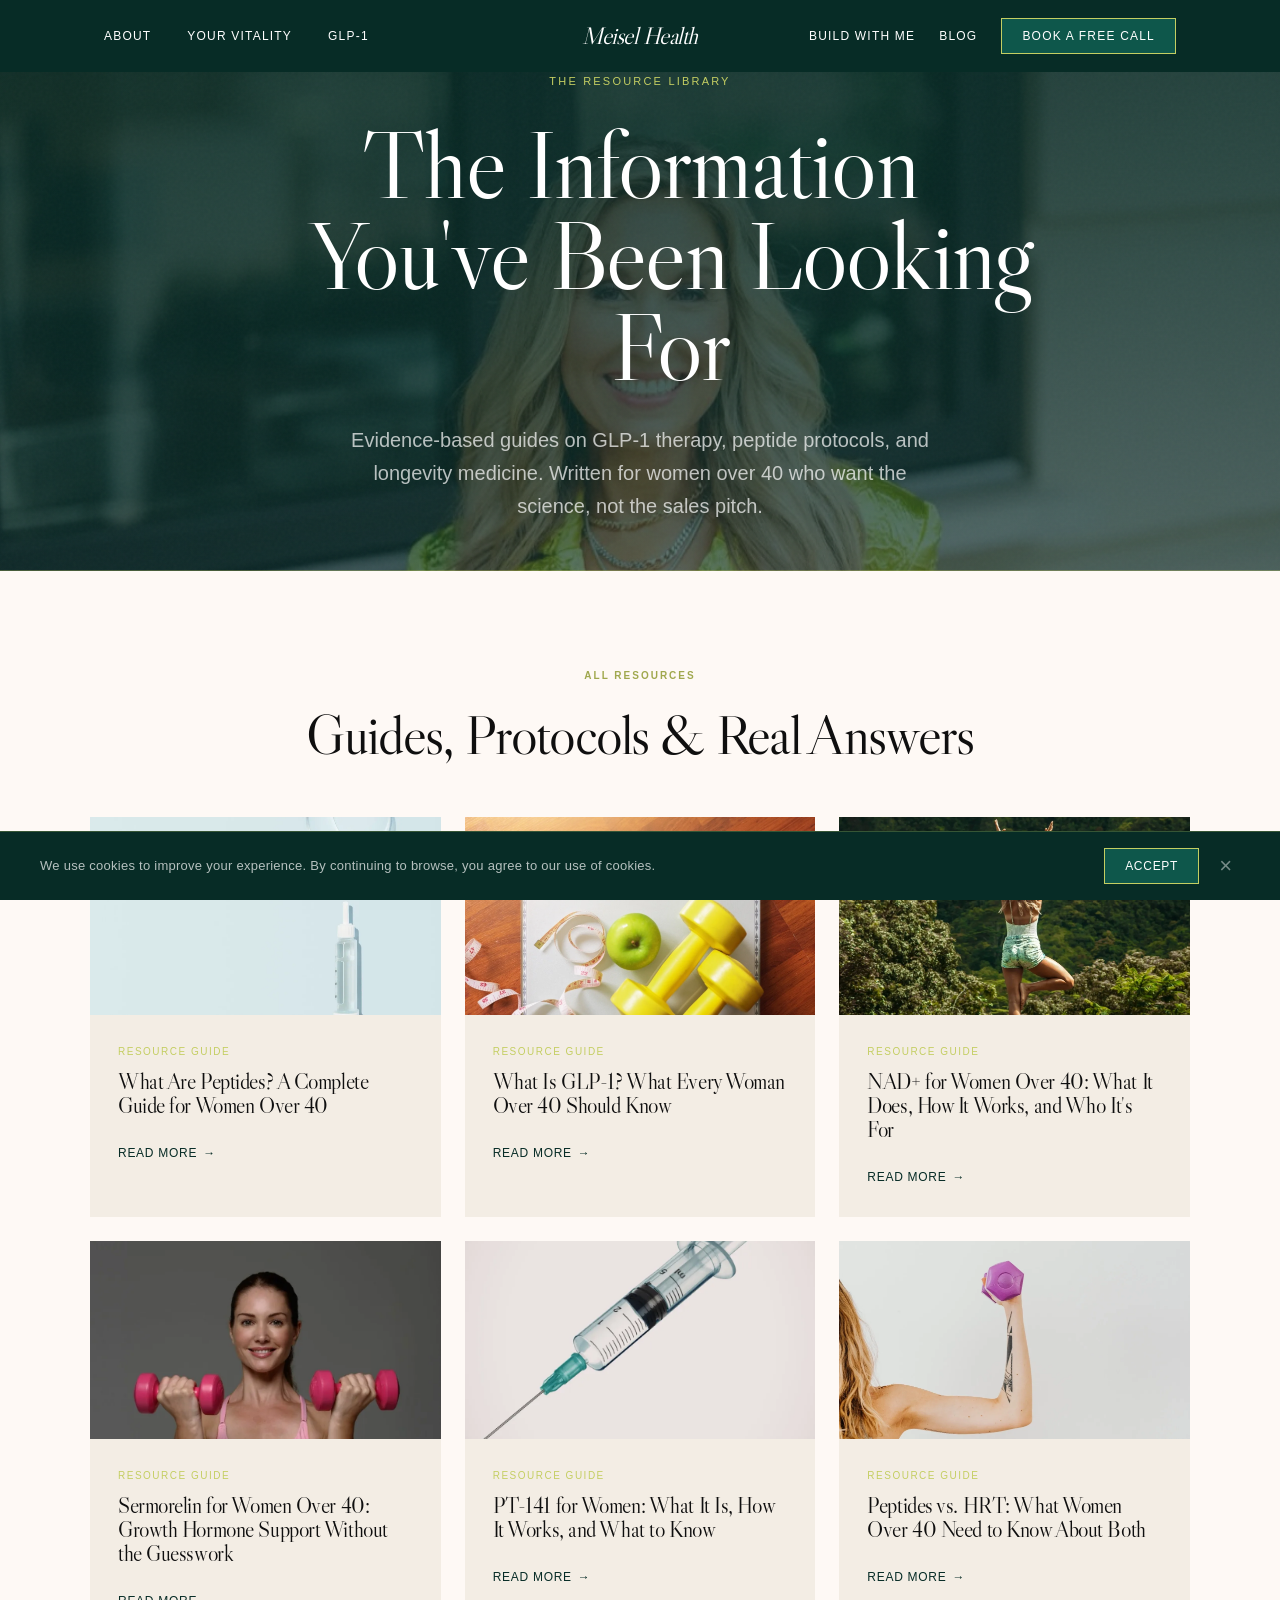
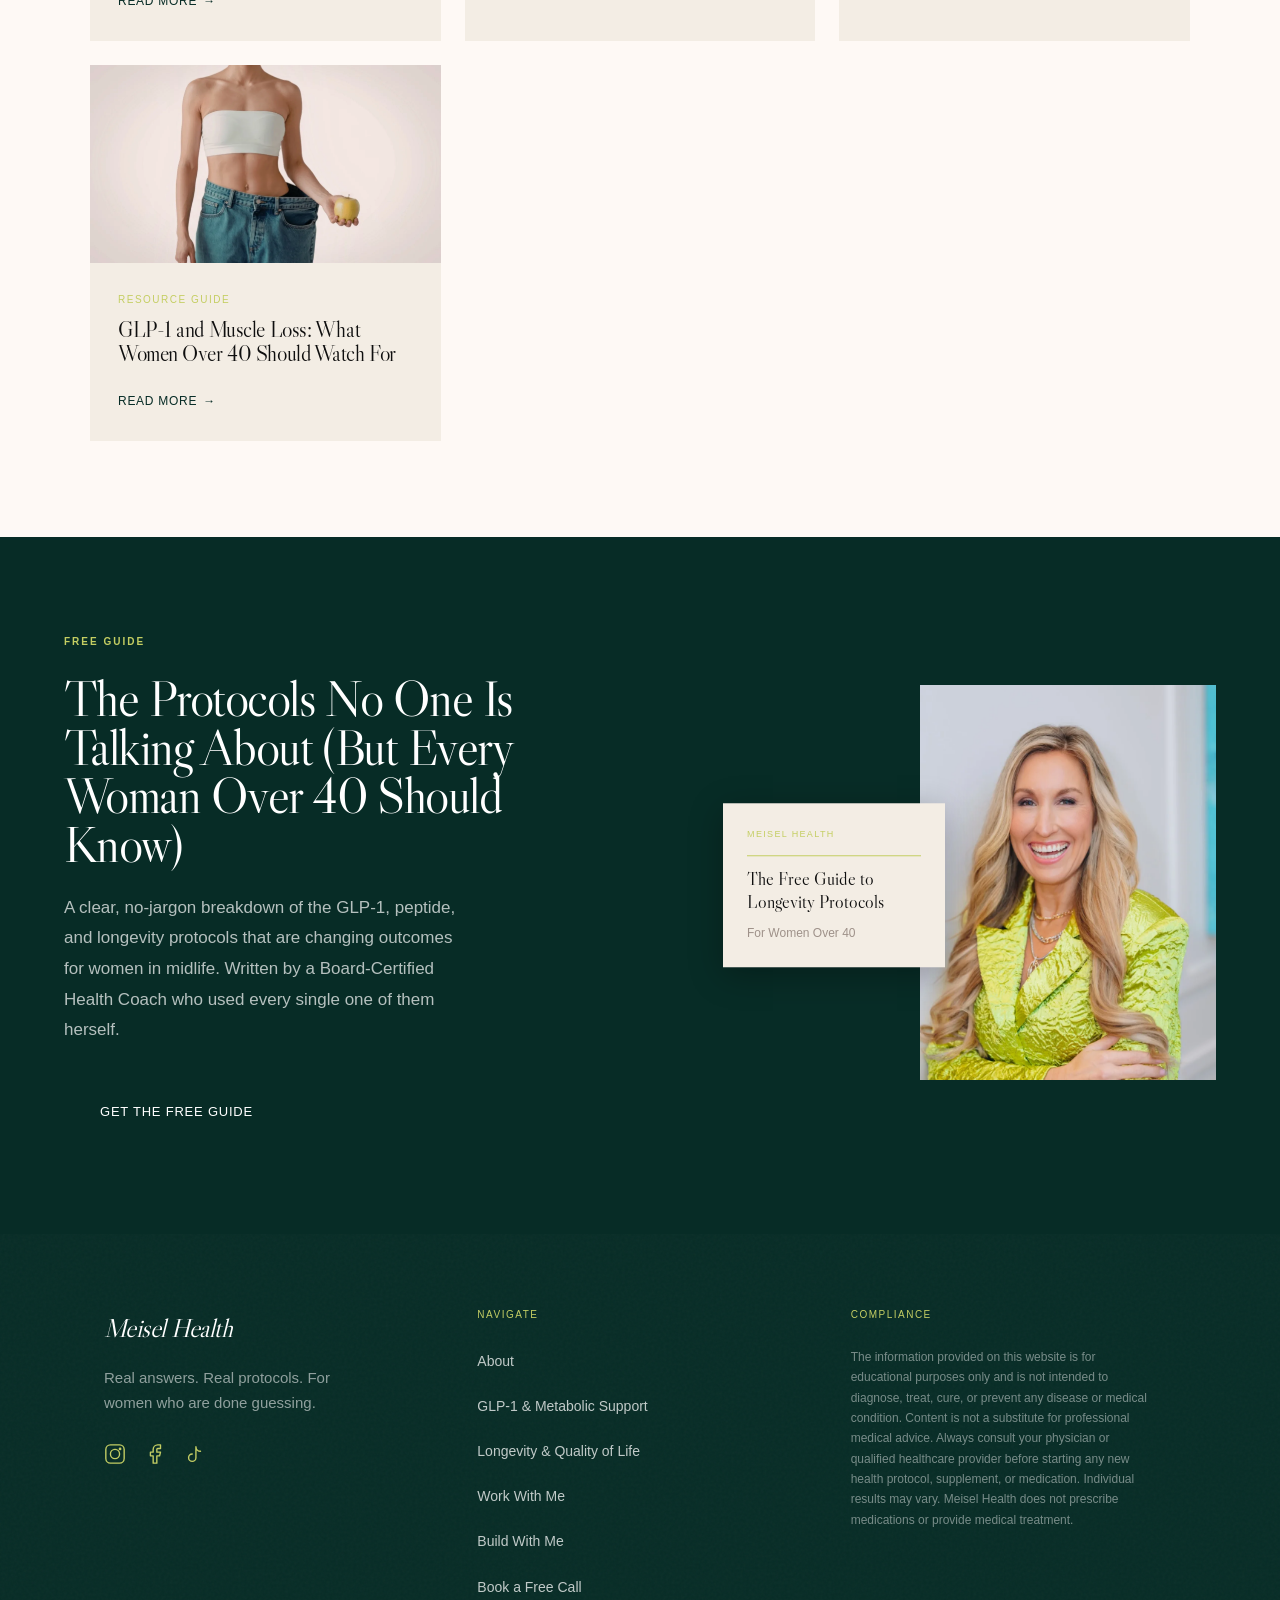
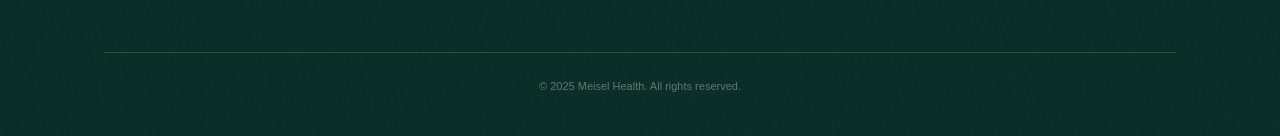
==== commit d7833600: "Meisel Health — Calendly integration, hero refresh, and WebP optimization - Calendly inline embed on" ====
--- a/resources/index.html
+++ b/resources/index.html
@@ -18,20 +18,23 @@
   <meta property="og:title" content="Resources — Peptides, GLP-1 &amp; Longevity Guides for Women Over 40">
   <meta property="og:description" content="Evidence-based resource guides on GLP-1 therapy, peptide protocols, and longevity medicine. Written for women over 40 who want the science, not the sales pitch.">
   <meta property="og:url" content="https://meiselhealth.com/resources/">
-  <meta property="og:image" content="https://meiselhealth.com/images/alissa/homepage.jpg">
+  <meta property="og:image" content="https://meiselhealth.com/images/og/homepage.jpg">
+  <meta property="og:image:width" content="1200">
+  <meta property="og:image:height" content="630">
   <meta property="og:locale" content="en_US">
 
   <!-- Twitter Card -->
   <meta name="twitter:card" content="summary_large_image">
   <meta name="twitter:title" content="Resources — Peptides, GLP-1 &amp; Longevity Guides for Women Over 40">
   <meta name="twitter:description" content="Evidence-based resource guides on GLP-1 therapy, peptide protocols, and longevity medicine for women over 40.">
-  <meta name="twitter:image" content="https://meiselhealth.com/images/alissa/homepage.jpg">
+  <meta name="twitter:image" content="https://meiselhealth.com/images/og/homepage.jpg">
 
   <!-- Fonts -->
   <link rel="preconnect" href="https://fonts.googleapis.com">
+  <link rel="dns-prefetch" href="https://api.fontshare.com">
   <link rel="preconnect" href="https://fonts.gstatic.com" crossorigin>
   <link href="https://fonts.googleapis.com/css2?family=Libre+Caslon+Display&display=swap" rel="stylesheet">
-  <link href="https://api.fontshare.com/v2/css?f[]=general-sans@300,400,500,600,700&display=swap" rel="stylesheet">
+  <link href="https://api.fontshare.com/v2/css?f[]=general-sans@400,500,600&display=swap" rel="stylesheet">
 
   <!-- Styles -->
   <link rel="stylesheet" href="../css/tokens.css">
@@ -128,7 +131,7 @@
        HERO — Resources Library
        ============================================================ -->
   <section class="hero grain-overlay" id="hero" aria-labelledby="resources-hero-heading" style="min-height: 50vh;">
-    <div class="hero__bg" style="background-image: url('../images/alissa/homepage.jpg');" role="img" aria-label="Alissa Meisel, Board-Certified Health Coach, representing evidence-based health resources for women over 40"></div>
+    <div class="hero__bg" style="background-image: url('../images/alissa/homepage.webp');" role="img" aria-label="Alissa Meisel, Board-Certified Health Coach, representing evidence-based health resources for women over 40"></div>
     <div class="hero__overlay"></div>
 
     <div class="hero__content">
@@ -164,7 +167,7 @@
       <!-- Card 1: What Are Peptides? -->
       <a href="what-are-peptides.html" class="resources__card reveal" style="background: var(--color-cream-deep);">
         <div class="resources__card-photo">
-          <img src="../images/resources/syringe-minimal.jpg" alt="Minimal clinical syringe representing peptide therapy protocols for women over 40" width="1366" height="768" loading="lazy">
+          <picture><source srcset="../images/resources/syringe-minimal.webp" type="image/webp"><img src="../images/resources/syringe-minimal.jpg" alt="Minimal clinical syringe representing peptide therapy protocols for women over 40" width="1366" height="768" loading="lazy"></picture>
         </div>
         <div class="resources__card-body">
           <p class="resources__card-label">Resource Guide</p>
@@ -176,7 +179,7 @@
       <!-- Card 2: What Is GLP-1? -->
       <a href="what-is-glp1.html" class="resources__card reveal" style="background: var(--color-cream-deep);">
         <div class="resources__card-photo">
-          <img src="../images/resources/scale-flatlay.jpg" alt="Scale with dumbbells and apple representing GLP-1 metabolic health for women over 40" width="1366" height="768" loading="lazy">
+          <picture><source srcset="../images/resources/scale-flatlay.webp" type="image/webp"><img src="../images/resources/scale-flatlay.jpg" alt="Scale with dumbbells and apple representing GLP-1 metabolic health for women over 40" width="1366" height="768" loading="lazy"></picture>
         </div>
         <div class="resources__card-body">
           <p class="resources__card-label">Resource Guide</p>
@@ -188,7 +191,7 @@
       <!-- Card 3: NAD+ for Women -->
       <a href="nad-plus-for-women.html" class="resources__card reveal" style="background: var(--color-cream-deep);">
         <div class="resources__card-photo">
-          <img src="../images/resources/yoga-mountain.jpg" alt="Woman doing yoga on a mountain, representing NAD+ longevity and vitality for women over 40" width="1366" height="768" loading="lazy">
+          <picture><source srcset="../images/resources/yoga-mountain.webp" type="image/webp"><img src="../images/resources/yoga-mountain.jpg" alt="Woman doing yoga on a mountain, representing NAD+ longevity and vitality for women over 40" width="1366" height="768" loading="lazy"></picture>
         </div>
         <div class="resources__card-body">
           <p class="resources__card-label">Resource Guide</p>
@@ -200,7 +203,7 @@
       <!-- Card 4: Sermorelin for Women -->
       <a href="sermorelin-for-women.html" class="resources__card reveal" style="background: var(--color-cream-deep);">
         <div class="resources__card-photo">
-          <img src="../images/resources/woman-dumbbells.jpg" alt="Woman with dumbbells representing sermorelin and strength for women over 40" width="900" height="1200" loading="lazy">
+          <picture><source srcset="../images/resources/woman-dumbbells.webp" type="image/webp"><img src="../images/resources/woman-dumbbells.jpg" alt="Woman with dumbbells representing sermorelin and strength for women over 40" width="900" height="1200" loading="lazy"></picture>
         </div>
         <div class="resources__card-body">
           <p class="resources__card-label">Resource Guide</p>
@@ -212,7 +215,7 @@
       <!-- Card 5: PT-141 for Women -->
       <a href="pt-141-for-women.html" class="resources__card reveal" style="background: var(--color-cream-deep);">
         <div class="resources__card-photo">
-          <img src="../images/resources/syringe-elegant.jpg" alt="Elegant syringe on reflective surface representing PT-141 and sexual health protocols" width="900" height="1200" loading="lazy">
+          <picture><source srcset="../images/resources/syringe-elegant.webp" type="image/webp"><img src="../images/resources/syringe-elegant.jpg" alt="Elegant syringe on reflective surface representing PT-141 and sexual health protocols" width="900" height="1200" loading="lazy"></picture>
         </div>
         <div class="resources__card-body">
           <p class="resources__card-label">Resource Guide</p>
@@ -224,7 +227,7 @@
       <!-- Card 6: Peptides vs HRT -->
       <a href="peptides-vs-hrt.html" class="resources__card reveal" style="background: var(--color-cream-deep);">
         <div class="resources__card-photo">
-          <img src="../images/resources/dumbbell-curl.jpg" alt="Arm curling a dumbbell representing the strength comparison of peptides vs HRT" width="1366" height="768" loading="lazy">
+          <picture><source srcset="../images/resources/dumbbell-curl.webp" type="image/webp"><img src="../images/resources/dumbbell-curl.jpg" alt="Arm curling a dumbbell representing the strength comparison of peptides vs HRT" width="1366" height="768" loading="lazy"></picture>
         </div>
         <div class="resources__card-body">
           <p class="resources__card-label">Resource Guide</p>
@@ -236,7 +239,7 @@
       <!-- Card 7: GLP-1 and Muscle Loss -->
       <a href="glp1-and-muscle-loss.html" class="resources__card reveal" style="background: var(--color-cream-deep);">
         <div class="resources__card-photo">
-          <img src="../images/resources/weight-loss.jpg" alt="Woman showing weight loss transformation representing GLP-1 and muscle preservation" width="1366" height="768" loading="lazy">
+          <picture><source srcset="../images/resources/weight-loss.webp" type="image/webp"><img src="../images/resources/weight-loss.jpg" alt="Woman showing weight loss transformation representing GLP-1 and muscle preservation" width="1366" height="768" loading="lazy"></picture>
         </div>
         <div class="resources__card-body">
           <p class="resources__card-label">Resource Guide</p>
@@ -263,7 +266,7 @@
 
       <div class="lead-magnet__right reveal">
         <div class="lead-magnet__photo">
-          <img src="../images/alissa/lead-magnet.jpg" alt="Alissa Meisel smiling warmly, representing the approachable expert guidance in the free longevity protocols guide" width="720" height="960" loading="lazy">
+          <picture><source srcset="../images/alissa/lead-magnet.webp" type="image/webp"><img src="../images/alissa/lead-magnet.jpg" alt="Alissa Meisel smiling warmly, representing the approachable expert guidance in the free longevity protocols guide" width="720" height="960" loading="lazy"></picture>
         </div>
         <div class="lead-magnet__guide">
           <p class="lead-magnet__guide-brand">Meisel Health</p>
--- a/css/styles.css
+++ b/css/styles.css
@@ -1673,7 +1673,7 @@
   width: 100%;
   height: 100%;
   object-fit: cover;
-  object-position: center 20%;
+  object-position: center center;
   display: block;
 }
 
